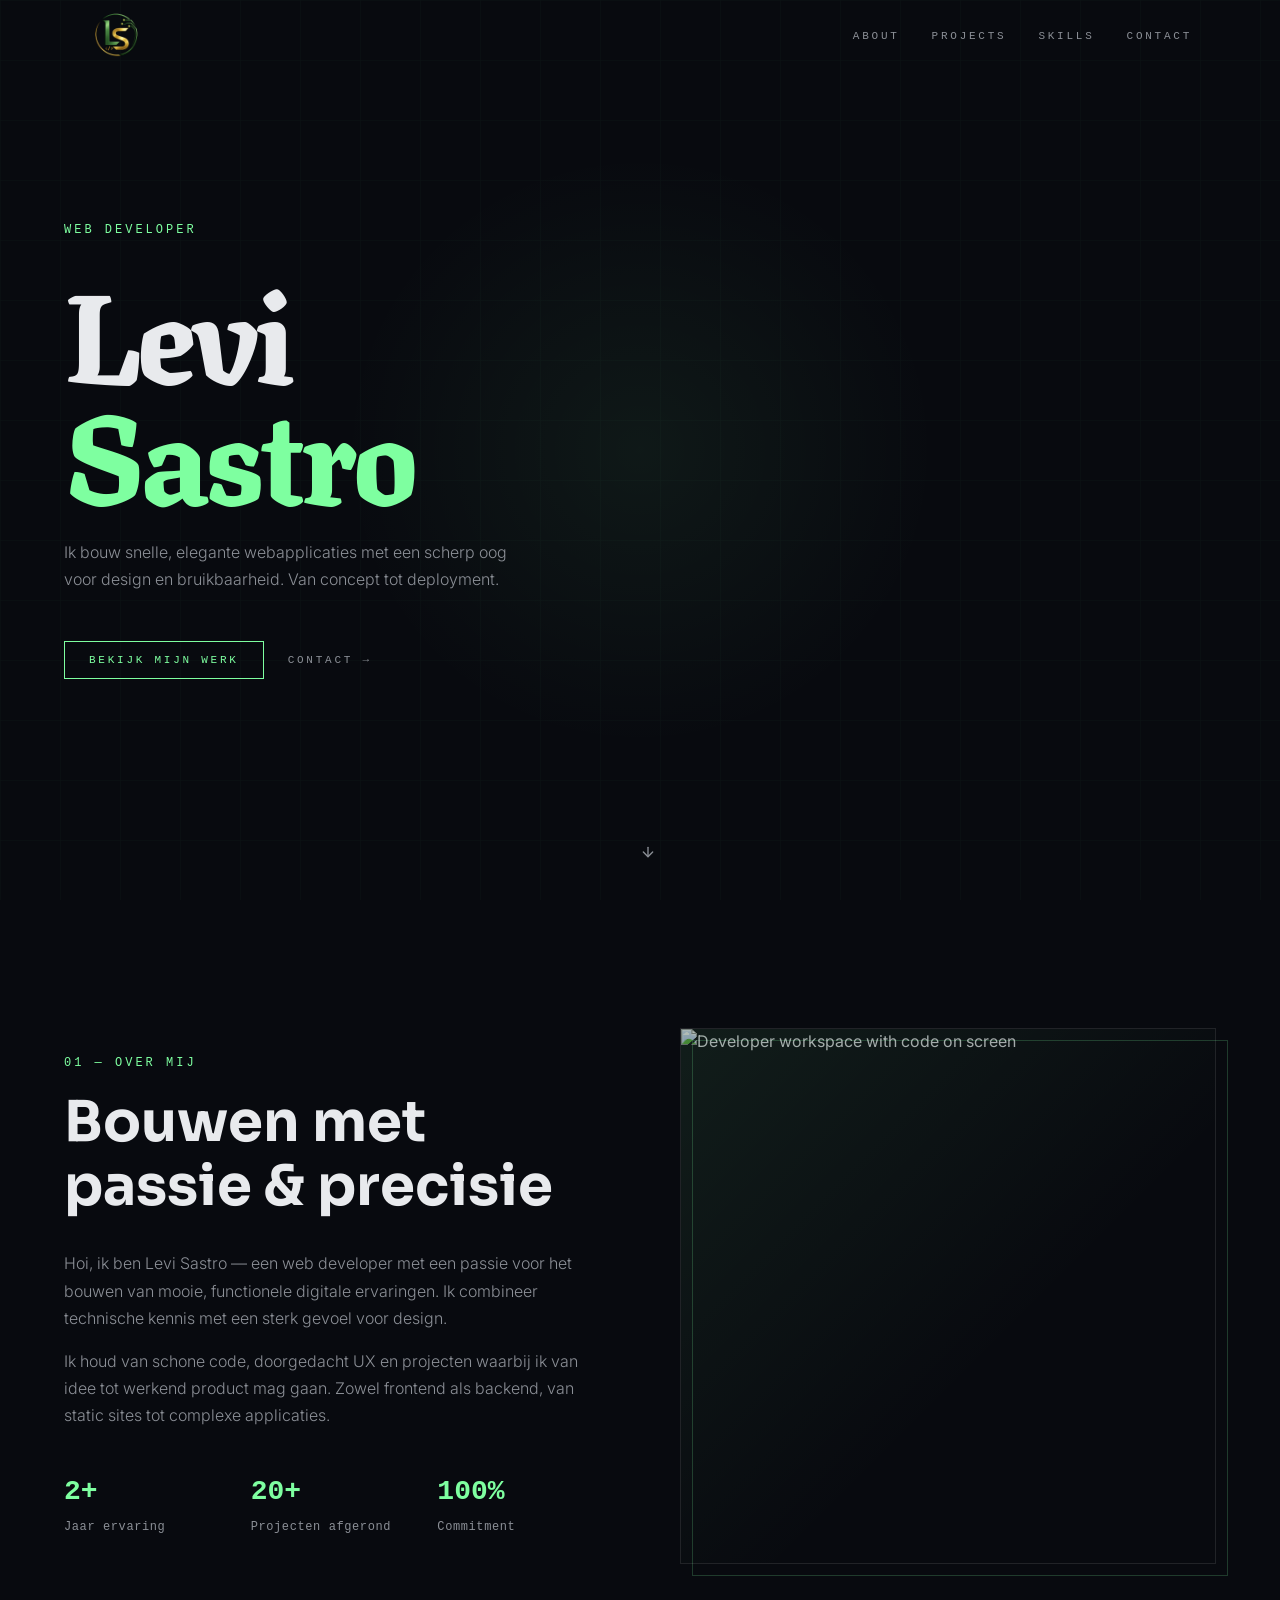
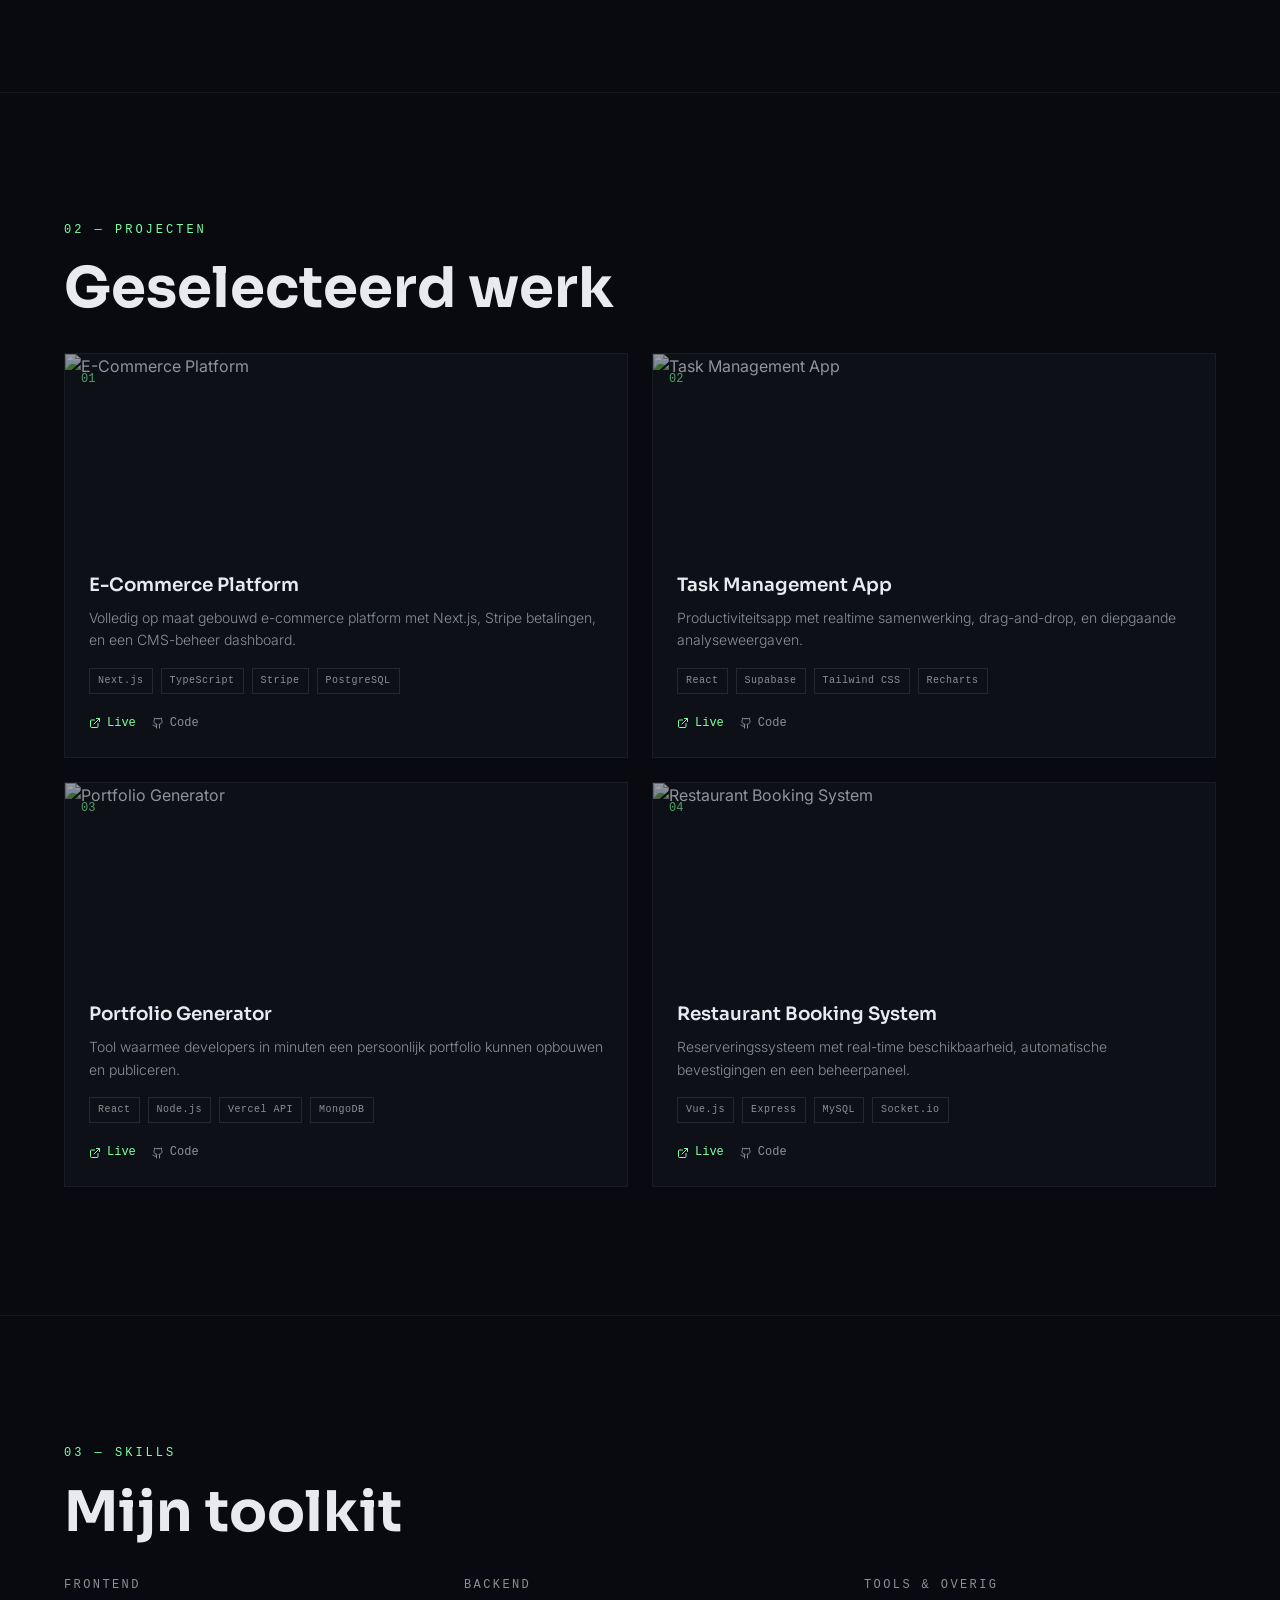
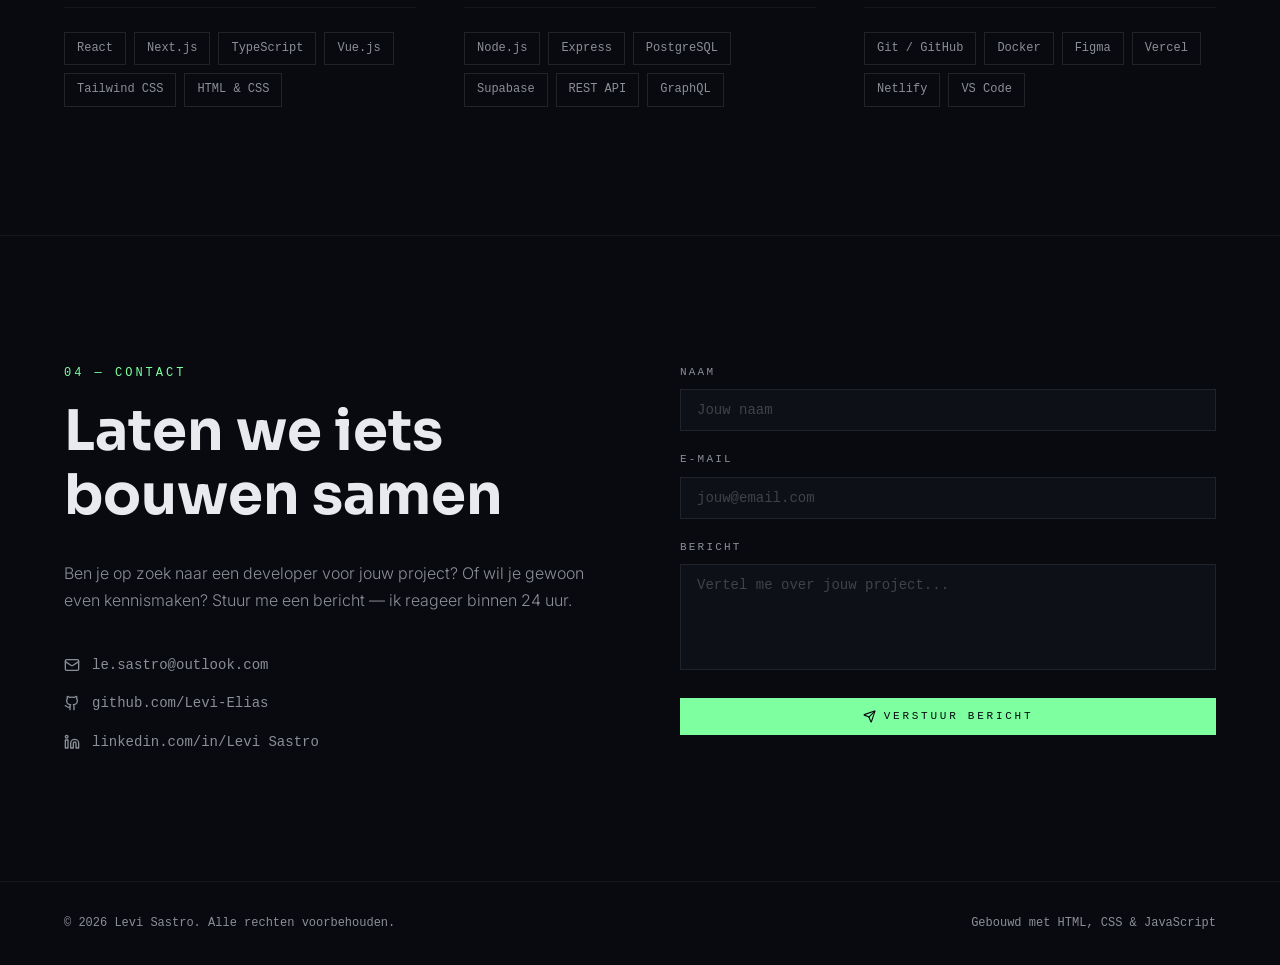
==== index.html @ d0c3446c "begin" ====
<!DOCTYPE html>
<html lang="nl">

<head>
  <meta charset="UTF-8" />
  <meta name="viewport" content="width=device-width, initial-scale=1.0" />
  <title>LS | Web Developer</title>
  <meta name="description"
    content="Showcase your skills and projects with a personalized web developer portfolio designed for professionals seeking to impress potential clients and employers." />
  <link rel="preconnect" href="https://fonts.googleapis.com" />
  <link rel="preconnect" href="https://fonts.gstatic.com" crossorigin />
  <link
    href="https://fonts.googleapis.com/css2?family=Inter:wght@300;400;500;600;700&family=Sora:wght@600;700&family=Texturina:wght@900&display=swap"
    rel="stylesheet" />
  <link rel="stylesheet" href="style.css" />
  <link rel="icon" href="assets/foto's/logo.png" type="image/png" />
</head>

<body>

  <!-- ===== HEADER / NAV ===== -->
  <header class="header" id="header">
    <div class="header-inner">
      <a class="logo" id="logo" href="#"><img src="assets/foto's/bglogo.png" alt="LS Logo" /></a>
      <nav class="nav-desktop" id="nav-desktop">
        <button onclick="smoothScroll('about')">ABOUT</button>
        <button onclick="smoothScroll('projects')">PROJECTS</button>
        <button onclick="smoothScroll('skills')">SKILLS</button>
        <button onclick="smoothScroll('contact')">CONTACT</button>
      </nav>
      <button class="menu-toggle" id="menu-toggle" aria-label="Toggle menu">
        <!-- Hamburger icon -->
        <svg class="icon-menu" id="icon-menu" xmlns="http://www.w3.org/2000/svg" width="20" height="20"
          viewBox="0 0 24 24" fill="none" stroke="currentColor" stroke-width="2" stroke-linecap="round"
          stroke-linejoin="round">
          <line x1="4" x2="20" y1="12" y2="12"></line>
          <line x1="4" x2="20" y1="6" y2="6"></line>
          <line x1="4" x2="20" y1="18" y2="18"></line>
        </svg>
        <!-- Close icon -->
        <svg class="icon-close hidden" id="icon-close" xmlns="http://www.w3.org/2000/svg" width="20" height="20"
          viewBox="0 0 24 24" fill="none" stroke="currentColor" stroke-width="2" stroke-linecap="round"
          stroke-linejoin="round">
          <path d="M18 6 6 18"></path>
          <path d="m6 6 12 12"></path>
        </svg>
      </button>
    </div>
    <!-- Mobile menu -->
    <div class="nav-mobile hidden" id="nav-mobile">
      <button onclick="smoothScroll('about')">ABOUT</button>
      <button onclick="smoothScroll('projects')">PROJECTS</button>
      <button onclick="smoothScroll('skills')">SKILLS</button>
      <button onclick="smoothScroll('contact')">CONTACT</button>
    </div>
  </header>

  <main>
    <!-- ===== HERO ===== -->
    <section class="hero">
      <!-- Grid background -->
      <div class="hero-grid"></div>
      <!-- Radial glow -->
      <div class="hero-glow"></div>

      <div class="hero-content">
        <p class="hero-label anim-fade-up">Web Developer</p>
        <h1 class="hero-title anim-fade-up anim-delay-1">Levi<br><span class="accent">Sastro</span></h1>
        <p class="hero-tagline anim-fade-up anim-delay-2">Ik bouw snelle, elegante webapplicaties met een scherp oog
          voor design en bruikbaarheid. Van concept tot deployment.</p>
        <div class="hero-cta anim-fade-up anim-delay-3">
          <button class="btn-outline" onclick="smoothScroll('projects')">Bekijk mijn werk</button>
          <button class="btn-text" onclick="smoothScroll('contact')">Contact →</button>
        </div>
      </div>

      <div class="hero-arrow anim-fade-up anim-delay-4">
        <div class="arrow-bounce">
          <svg xmlns="http://www.w3.org/2000/svg" width="16" height="16" viewBox="0 0 24 24" fill="none"
            stroke="currentColor" stroke-width="2" stroke-linecap="round" stroke-linejoin="round">
            <path d="M12 5v14"></path>
            <path d="m19 12-7 7-7-7"></path>
          </svg>
        </div>
      </div>
    </section>

    <!-- ===== ABOUT ===== -->
    <section class="section" id="about">
      <div class="container about-grid">
        <div class="about-text reveal">
          <p class="section-label">01 — Over mij</p>
          <h2 class="section-title">Bouwen met passie &amp; precisie</h2>
          <div class="about-body">
            <p>Hoi, ik ben Levi Sastro — een web developer met een passie voor het bouwen van mooie, functionele
              digitale ervaringen. Ik combineer technische kennis met een sterk gevoel voor design.</p>
            <p>Ik houd van schone code, doorgedacht UX en projecten waarbij ik van idee tot werkend product mag gaan.
              Zowel frontend als backend, van static sites tot complexe applicaties.</p>
          </div>
          <div class="about-stats">
            <div class="stat">
              <p class="stat-num">2+</p>
              <p class="stat-label">Jaar ervaring</p>
            </div>
            <div class="stat">
              <p class="stat-num">20+</p>
              <p class="stat-label">Projecten afgerond</p>
            </div>
            <div class="stat">
              <p class="stat-num">100%</p>
              <p class="stat-label">Commitment</p>
            </div>
          </div>
        </div>
        <div class="about-image reveal">
          <div class="image-wrapper">
            <img src="https://images.unsplash.com/photo-1518773553398-650c184e0bb3?w=600&h=600&fit=crop&auto=format"
              alt="Developer workspace with code on screen" />
            <div class="image-overlay"></div>
          </div>
          <div class="image-border"></div>
        </div>
      </div>
    </section>

    <!-- ===== PROJECTS ===== -->
    <section class="section section-border" id="projects">
      <div class="container">
        <div class="reveal">
          <p class="section-label">02 — Projecten</p>
          <h2 class="section-title">Geselecteerd werk</h2>
        </div>
        <div class="projects-grid">
          <!-- Project 1 -->
          <div class="project-card reveal">
            <div class="project-image">
              <img src="https://images.unsplash.com/photo-1556742049-0cfed4f6a45d?w=800&h=500&fit=crop&auto=format"
                alt="E-Commerce Platform" />
              <div class="project-image-overlay"></div>
              <span class="project-id">01</span>
            </div>
            <div class="project-body">
              <h3 class="project-title">E-Commerce Platform</h3>
              <p class="project-desc">Volledig op maat gebouwd e-commerce platform met Next.js, Stripe betalingen, en
                een CMS-beheer dashboard.</p>
              <div class="project-tags">
                <span>Next.js</span>
                <span>TypeScript</span>
                <span>Stripe</span>
                <span>PostgreSQL</span>
              </div>
              <div class="project-links">
                <a href="#" class="link-live">
                  <svg xmlns="http://www.w3.org/2000/svg" width="12" height="12" viewBox="0 0 24 24" fill="none"
                    stroke="currentColor" stroke-width="2" stroke-linecap="round" stroke-linejoin="round">
                    <path d="M15 3h6v6" />
                    <path d="M10 14 21 3" />
                    <path d="M18 13v6a2 2 0 0 1-2 2H5a2 2 0 0 1-2-2V8a2 2 0 0 1 2-2h6" />
                  </svg>
                  Live
                </a>
                <a href="#" class="link-code">
                  <svg xmlns="http://www.w3.org/2000/svg" width="12" height="12" viewBox="0 0 24 24" fill="none"
                    stroke="currentColor" stroke-width="2" stroke-linecap="round" stroke-linejoin="round">
                    <path
                      d="M15 22v-4a4.8 4.8 0 0 0-1-3.5c3 0 6-2 6-5.5.08-1.25-.27-2.48-1-3.5.28-1.15.28-2.35 0-3.5 0 0-1 0-3 1.5-2.64-.5-5.36-.5-8 0C6 2 5 2 5 2c-.3 1.15-.3 2.35 0 3.5A5.403 5.403 0 0 0 4 9c0 3.5 3 5.5 6 5.5-.39.49-.68 1.05-.85 1.65-.17.6-.22 1.23-.15 1.85v4" />
                    <path d="M9 18c-4.51 2-5-2-7-2" />
                  </svg>
                  Code
                </a>
              </div>
            </div>
          </div>
          <!-- Project 2 -->
          <div class="project-card reveal">
            <div class="project-image">
              <img src="https://images.unsplash.com/photo-1611224923853-80b023f02d71?w=800&h=500&fit=crop&auto=format"
                alt="Task Management App" />
              <div class="project-image-overlay"></div>
              <span class="project-id">02</span>
            </div>
            <div class="project-body">
              <h3 class="project-title">Task Management App</h3>
              <p class="project-desc">Productiviteitsapp met realtime samenwerking, drag-and-drop, en diepgaande
                analyseweergaven.</p>
              <div class="project-tags">
                <span>React</span>
                <span>Supabase</span>
                <span>Tailwind CSS</span>
                <span>Recharts</span>
              </div>
              <div class="project-links">
                <a href="#" class="link-live">
                  <svg xmlns="http://www.w3.org/2000/svg" width="12" height="12" viewBox="0 0 24 24" fill="none"
                    stroke="currentColor" stroke-width="2" stroke-linecap="round" stroke-linejoin="round">
                    <path d="M15 3h6v6" />
                    <path d="M10 14 21 3" />
                    <path d="M18 13v6a2 2 0 0 1-2 2H5a2 2 0 0 1-2-2V8a2 2 0 0 1 2-2h6" />
                  </svg>
                  Live
                </a>
                <a href="#" class="link-code">
                  <svg xmlns="http://www.w3.org/2000/svg" width="12" height="12" viewBox="0 0 24 24" fill="none"
                    stroke="currentColor" stroke-width="2" stroke-linecap="round" stroke-linejoin="round">
                    <path
                      d="M15 22v-4a4.8 4.8 0 0 0-1-3.5c3 0 6-2 6-5.5.08-1.25-.27-2.48-1-3.5.28-1.15.28-2.35 0-3.5 0 0-1 0-3 1.5-2.64-.5-5.36-.5-8 0C6 2 5 2 5 2c-.3 1.15-.3 2.35 0 3.5A5.403 5.403 0 0 0 4 9c0 3.5 3 5.5 6 5.5-.39.49-.68 1.05-.85 1.65-.17.6-.22 1.23-.15 1.85v4" />
                    <path d="M9 18c-4.51 2-5-2-7-2" />
                  </svg>
                  Code
                </a>
              </div>
            </div>
          </div>
          <!-- Project 3 -->
          <div class="project-card reveal">
            <div class="project-image">
              <img src="https://images.unsplash.com/photo-1467232004584-a241de8bcf5d?w=800&h=500&fit=crop&auto=format"
                alt="Portfolio Generator" />
              <div class="project-image-overlay"></div>
              <span class="project-id">03</span>
            </div>
            <div class="project-body">
              <h3 class="project-title">Portfolio Generator</h3>
              <p class="project-desc">Tool waarmee developers in minuten een persoonlijk portfolio kunnen opbouwen en
                publiceren.</p>
              <div class="project-tags">
                <span>React</span>
                <span>Node.js</span>
                <span>Vercel API</span>
                <span>MongoDB</span>
              </div>
              <div class="project-links">
                <a href="#" class="link-live">
                  <svg xmlns="http://www.w3.org/2000/svg" width="12" height="12" viewBox="0 0 24 24" fill="none"
                    stroke="currentColor" stroke-width="2" stroke-linecap="round" stroke-linejoin="round">
                    <path d="M15 3h6v6" />
                    <path d="M10 14 21 3" />
                    <path d="M18 13v6a2 2 0 0 1-2 2H5a2 2 0 0 1-2-2V8a2 2 0 0 1 2-2h6" />
                  </svg>
                  Live
                </a>
                <a href="#" class="link-code">
                  <svg xmlns="http://www.w3.org/2000/svg" width="12" height="12" viewBox="0 0 24 24" fill="none"
                    stroke="currentColor" stroke-width="2" stroke-linecap="round" stroke-linejoin="round">
                    <path
                      d="M15 22v-4a4.8 4.8 0 0 0-1-3.5c3 0 6-2 6-5.5.08-1.25-.27-2.48-1-3.5.28-1.15.28-2.35 0-3.5 0 0-1 0-3 1.5-2.64-.5-5.36-.5-8 0C6 2 5 2 5 2c-.3 1.15-.3 2.35 0 3.5A5.403 5.403 0 0 0 4 9c0 3.5 3 5.5 6 5.5-.39.49-.68 1.05-.85 1.65-.17.6-.22 1.23-.15 1.85v4" />
                    <path d="M9 18c-4.51 2-5-2-7-2" />
                  </svg>
                  Code
                </a>
              </div>
            </div>
          </div>
          <!-- Project 4 -->
          <div class="project-card reveal">
            <div class="project-image">
              <img src="https://images.unsplash.com/photo-1414235077428-338989a2e8c0?w=800&h=500&fit=crop&auto=format"
                alt="Restaurant Booking System" />
              <div class="project-image-overlay"></div>
              <span class="project-id">04</span>
            </div>
            <div class="project-body">
              <h3 class="project-title">Restaurant Booking System</h3>
              <p class="project-desc">Reserveringssysteem met real-time beschikbaarheid, automatische bevestigingen en
                een beheerpaneel.</p>
              <div class="project-tags">
                <span>Vue.js</span>
                <span>Express</span>
                <span>MySQL</span>
                <span>Socket.io</span>
              </div>
              <div class="project-links">
                <a href="#" class="link-live">
                  <svg xmlns="http://www.w3.org/2000/svg" width="12" height="12" viewBox="0 0 24 24" fill="none"
                    stroke="currentColor" stroke-width="2" stroke-linecap="round" stroke-linejoin="round">
                    <path d="M15 3h6v6" />
                    <path d="M10 14 21 3" />
                    <path d="M18 13v6a2 2 0 0 1-2 2H5a2 2 0 0 1-2-2V8a2 2 0 0 1 2-2h6" />
                  </svg>
                  Live
                </a>
                <a href="#" class="link-code">
                  <svg xmlns="http://www.w3.org/2000/svg" width="12" height="12" viewBox="0 0 24 24" fill="none"
                    stroke="currentColor" stroke-width="2" stroke-linecap="round" stroke-linejoin="round">
                    <path
                      d="M15 22v-4a4.8 4.8 0 0 0-1-3.5c3 0 6-2 6-5.5.08-1.25-.27-2.48-1-3.5.28-1.15.28-2.35 0-3.5 0 0-1 0-3 1.5-2.64-.5-5.36-.5-8 0C6 2 5 2 5 2c-.3 1.15-.3 2.35 0 3.5A5.403 5.403 0 0 0 4 9c0 3.5 3 5.5 6 5.5-.39.49-.68 1.05-.85 1.65-.17.6-.22 1.23-.15 1.85v4" />
                    <path d="M9 18c-4.51 2-5-2-7-2" />
                  </svg>
                  Code
                </a>
              </div>
            </div>
          </div>
        </div>
      </div>
    </section>

    <!-- ===== SKILLS ===== -->
    <section class="section section-border" id="skills">
      <div class="container">
        <div class="reveal">
          <p class="section-label">03 — Skills</p>
          <h2 class="section-title">Mijn toolkit</h2>
        </div>
        <div class="skills-grid">
          <div class="skill-group reveal">
            <p class="skill-group-label">Frontend</p>
            <div class="skill-tags">
              <span>React</span>
              <span>Next.js</span>
              <span>TypeScript</span>
              <span>Vue.js</span>
              <span>Tailwind CSS</span>
              <span>HTML &amp; CSS</span>
            </div>
          </div>
          <div class="skill-group reveal">
            <p class="skill-group-label">Backend</p>
            <div class="skill-tags">
              <span>Node.js</span>
              <span>Express</span>
              <span>PostgreSQL</span>
              <span>Supabase</span>
              <span>REST API</span>
              <span>GraphQL</span>
            </div>
          </div>
          <div class="skill-group reveal">
            <p class="skill-group-label">Tools &amp; Overig</p>
            <div class="skill-tags">
              <span>Git / GitHub</span>
              <span>Docker</span>
              <span>Figma</span>
              <span>Vercel</span>
              <span>Netlify</span>
              <span>VS Code</span>
            </div>
          </div>
        </div>
      </div>
    </section>

    <!-- ===== CONTACT ===== -->
    <section class="section section-border" id="contact">
      <div class="container contact-grid">
        <div class="contact-info reveal">
          <p class="section-label">04 — Contact</p>
          <h2 class="section-title">Laten we iets bouwen samen</h2>
          <p class="contact-intro">Ben je op zoek naar een developer voor jouw project? Of wil je gewoon even
            kennismaken? Stuur me een bericht — ik reageer binnen 24 uur.</p>
          <div class="contact-links">
            <a href="mailto:le.sastro@outlook.com" class="contact-link">
              <svg xmlns="http://www.w3.org/2000/svg" width="16" height="16" viewBox="0 0 24 24" fill="none"
                stroke="currentColor" stroke-width="2" stroke-linecap="round" stroke-linejoin="round">
                <rect width="20" height="16" x="2" y="4" rx="2" />
                <path d="m22 7-8.97 5.7a1.94 1.94 0 0 1-2.06 0L2 7" />
              </svg>
              <span>le.sastro@outlook.com</span>
            </a>
            <a href="https://github.com" class="contact-link">
              <svg xmlns="http://www.w3.org/2000/svg" width="16" height="16" viewBox="0 0 24 24" fill="none"
                stroke="currentColor" stroke-width="2" stroke-linecap="round" stroke-linejoin="round">
                <path
                  d="M15 22v-4a4.8 4.8 0 0 0-1-3.5c3 0 6-2 6-5.5.08-1.25-.27-2.48-1-3.5.28-1.15.28-2.35 0-3.5 0 0-1 0-3 1.5-2.64-.5-5.36-.5-8 0C6 2 5 2 5 2c-.3 1.15-.3 2.35 0 3.5A5.403 5.403 0 0 0 4 9c0 3.5 3 5.5 6 5.5-.39.49-.68 1.05-.85 1.65-.17.6-.22 1.23-.15 1.85v4" />
                <path d="M9 18c-4.51 2-5-2-7-2" />
              </svg>
              <span>github.com/Levi-Elias</span>
            </a>
            <a href="https://linkedin.com" class="contact-link">
              <svg xmlns="http://www.w3.org/2000/svg" width="16" height="16" viewBox="0 0 24 24" fill="none"
                stroke="currentColor" stroke-width="2" stroke-linecap="round" stroke-linejoin="round">
                <path d="M16 8a6 6 0 0 1 6 6v7h-4v-7a2 2 0 0 0-2-2 2 2 0 0 0-2 2v7h-4v-7a6 6 0 0 1 6-6z" />
                <rect width="4" height="12" x="2" y="9" />
                <circle cx="4" cy="4" r="2" />
              </svg>
              <span>linkedin.com/in/Levi Sastro</span>
            </a>
          </div>
        </div>
        <div class="contact-form-wrapper reveal" id="contact-form-wrapper">
          <form class="contact-form" id="contact-form">
            <div class="form-group">
              <label for="name">NAAM</label>
              <input type="text" id="name" name="name" placeholder="Jouw naam" required />
            </div>
            <div class="form-group">
              <label for="email">E-MAIL</label>
              <input type="email" id="email" name="email" placeholder="jouw@email.com" required />
            </div>
            <div class="form-group">
              <label for="message">BERICHT</label>
              <textarea id="message" name="message" rows="5" placeholder="Vertel me over jouw project..."
                required></textarea>
            </div>
            <button type="submit" class="btn-submit">
              <svg xmlns="http://www.w3.org/2000/svg" width="13" height="13" viewBox="0 0 24 24" fill="none"
                stroke="currentColor" stroke-width="2" stroke-linecap="round" stroke-linejoin="round">
                <path
                  d="M14.536 21.686a.5.5 0 0 0 .937-.024l6.5-19a.496.496 0 0 0-.635-.635l-19 6.5a.5.5 0 0 0-.024.937l7.93 3.18a2 2 0 0 1 1.112 1.11z" />
                <path d="m21.854 2.147-10.94 10.939" />
              </svg>
              Verstuur bericht
            </button>
          </form>
          <!-- Success state -->
          <div class="form-success hidden" id="form-success">
            <div class="success-icon">
              <svg xmlns="http://www.w3.org/2000/svg" width="20" height="20" viewBox="0 0 24 24" fill="none"
                stroke="currentColor" stroke-width="2" stroke-linecap="round" stroke-linejoin="round">
                <path
                  d="M14.536 21.686a.5.5 0 0 0 .937-.024l6.5-19a.496.496 0 0 0-.635-.635l-19 6.5a.5.5 0 0 0-.024.937l7.93 3.18a2 2 0 0 1 1.112 1.11z" />
                <path d="m21.854 2.147-10.94 10.939" />
              </svg>
            </div>
            <h3>Bericht verzonden!</h3>
            <p>Ik neem zo snel mogelijk contact met je op.</p>
          </div>
        </div>
      </div>
    </section>
  </main>

  <!-- ===== FOOTER ===== -->
  <footer class="footer">
    <div class="container footer-inner">
      <span>© 2026 Levi Sastro. Alle rechten voorbehouden.</span>
      <span>Gebouwd met HTML, CSS & JavaScript</span>
    </div>
  </footer>

  <script src="script.js"></script>
</body>

</html>
---- style.css ----
/* ===== CSS CUSTOM PROPERTIES ===== */
:root {
  --bg: #080a0f;
  --bg-card: #0d1017;
  --foreground: #e8eaed;
  --muted: #8b8f96;
  --primary: #7effa0;
  --border: rgba(255, 255, 255, 0.05);
  --border-hover: rgba(126, 255, 160, 0.3);
  --font-body: 'Inter', sans-serif;
  --font-heading: 'Sora', sans-serif;
  --font-hero: 'Texturina', serif;
  --font-mono: 'SF Mono', 'Fira Code', 'Fira Mono', 'Roboto Mono', monospace;
}

/* ===== RESET ===== */
*, *::before, *::after {
  margin: 0;
  padding: 0;
  box-sizing: border-box;
}

html {
  scroll-behavior: smooth;
}

body {
  font-family: var(--font-body);
  background-color: var(--bg);
  color: var(--foreground);
  line-height: 1.6;
  -webkit-font-smoothing: antialiased;
  -moz-osx-font-smoothing: grayscale;
}

img {
  display: block;
  max-width: 100%;
}

a {
  text-decoration: none;
  color: inherit;
}

button {
  background: none;
  border: none;
  cursor: pointer;
  font-family: inherit;
  color: inherit;
}

/* ===== UTILITIES ===== */
.hidden { display: none !important; }

.container {
  max-width: 1152px;
  margin: 0 auto;
  width: 100%;
}

.accent { color: var(--primary); }

/* ===== HEADER ===== */
.header {
  position: fixed;
  top: 0;
  left: 0;
  right: 0;
  z-index: 50;
  transition: background-color 0.3s, backdrop-filter 0.3s, border-bottom-color 0.3s;
}

.header.scrolled {
  background-color: rgba(8, 10, 15, 0.9);
  backdrop-filter: blur(12px);
  -webkit-backdrop-filter: blur(12px);
  border-bottom: 1px solid var(--border);
}

.header-inner {
  max-width: 1152px;
  margin: 0 auto;
  padding: 1.25rem 1.5rem;
  display: flex;
  align-items: center;
  justify-content: space-between;
}

.logo {
  display: flex;
  align-items: center;
  cursor: pointer;
}

.logo img {
  height: 3.5rem;
  width: auto;
  margin: -0.75rem 0;
}

.nav-desktop {
  display: flex;
  align-items: center;
  gap: 2rem;
}

.nav-desktop button,
.nav-mobile button {
  font-family: var(--font-mono);
  font-size: 0.6875rem;
  letter-spacing: 0.25em;
  color: var(--muted);
  text-transform: uppercase;
  transition: color 0.2s;
}

.nav-desktop button:hover,
.nav-mobile button:hover {
  color: var(--foreground);
}

.menu-toggle {
  display: none;
  color: var(--muted);
}

.menu-toggle:hover { color: var(--foreground); }

.nav-mobile {
  background: var(--bg-card);
  border-top: 1px solid var(--border);
  padding: 1.5rem;
  display: flex;
  flex-direction: column;
  gap: 1.25rem;
}

.nav-mobile button { text-align: left; }

/* ===== HERO ===== */
.hero {
  position: relative;
  min-height: 100vh;
  display: flex;
  flex-direction: column;
  justify-content: center;
  padding: 0 1.5rem;
  overflow: hidden;
}

.hero-grid {
  position: absolute;
  inset: 0;
  opacity: 0.04;
  background-image:
    linear-gradient(rgba(126,255,160,0.5) 1px, transparent 1px),
    linear-gradient(90deg, rgba(126,255,160,0.5) 1px, transparent 1px);
  background-size: 60px 60px;
}

.hero-glow {
  position: absolute;
  top: 50%;
  left: 50%;
  transform: translate(-50%, -50%);
  width: 600px;
  height: 600px;
  border-radius: 50%;
  opacity: 0.06;
  background: radial-gradient(circle, #7effa0 0%, transparent 70%);
  pointer-events: none;
}

.hero-content {
  position: relative;
  max-width: 1152px;
  margin: 0 auto;
  width: 100%;
}

.hero-label {
  font-family: var(--font-mono);
  font-size: 0.75rem;
  letter-spacing: 0.25em;
  text-transform: uppercase;
  color: var(--primary);
  margin-bottom: 1.5rem;
}

.hero-title {
  font-family: var(--font-hero);
  font-weight: 900;
  font-size: clamp(3.5rem, 10vw, 8rem);
  line-height: 0.95;
  letter-spacing: -0.02em;
  color: var(--foreground);
  margin-bottom: 2rem;
}

.hero-tagline {
  max-width: 28rem;
  color: var(--muted);
  line-height: 1.7;
  font-weight: 300;
  margin-bottom: 3rem;
}

.hero-cta {
  display: flex;
  align-items: center;
  gap: 1.5rem;
}

.btn-outline {
  padding: 0.75rem 1.5rem;
  border: 1px solid var(--primary);
  color: var(--primary);
  font-family: var(--font-mono);
  font-size: 0.6875rem;
  letter-spacing: 0.25em;
  text-transform: uppercase;
  transition: background-color 0.2s, color 0.2s;
}

.btn-outline:hover {
  background-color: var(--primary);
  color: var(--bg);
}

.btn-text {
  font-family: var(--font-mono);
  font-size: 0.6875rem;
  letter-spacing: 0.25em;
  text-transform: uppercase;
  color: var(--muted);
  transition: color 0.2s;
}

.btn-text:hover { color: var(--foreground); }

.hero-arrow {
  position: absolute;
  bottom: 2rem;
  left: 50%;
  transform: translateX(-50%);
  display: flex;
  flex-direction: column;
  align-items: center;
  gap: 0.5rem;
  color: var(--muted);
}

.arrow-bounce {
  animation: arrowBounce 1.8s infinite;
}

@keyframes arrowBounce {
  0%, 100% { transform: translateY(0); }
  50% { transform: translateY(6px); }
}

/* ===== SECTIONS ===== */
.section {
  padding: 8rem 1.5rem;
}

.section-border {
  border-top: 1px solid var(--border);
}

.section-label {
  font-family: var(--font-mono);
  font-size: 0.75rem;
  letter-spacing: 0.25em;
  text-transform: uppercase;
  color: var(--primary);
  margin-bottom: 1rem;
}

.section-title {
  font-family: var(--font-heading);
  font-weight: 700;
  font-size: clamp(2rem, 5vw, 3.5rem);
  color: var(--foreground);
  line-height: 1.15;
  margin-bottom: 2rem;
}

/* ===== ABOUT ===== */
.about-grid {
  display: grid;
  grid-template-columns: 1fr 1fr;
  gap: 5rem;
  align-items: center;
}

.about-body {
  color: var(--muted);
  font-weight: 300;
  line-height: 1.7;
  display: flex;
  flex-direction: column;
  gap: 1rem;
}

.about-stats {
  display: grid;
  grid-template-columns: repeat(3, 1fr);
  gap: 1.5rem;
  margin-top: 2.5rem;
}

.stat-num {
  font-family: var(--font-mono);
  font-size: 1.75rem;
  font-weight: 600;
  color: var(--primary);
}

.stat-label {
  font-family: var(--font-mono);
  font-size: 0.75rem;
  color: var(--muted);
  margin-top: 0.25rem;
  letter-spacing: 0.05em;
}

.about-image {
  position: relative;
}

.image-wrapper {
  position: relative;
  aspect-ratio: 1;
  overflow: hidden;
  border: 1px solid rgba(255, 255, 255, 0.1);
}

.image-wrapper img {
  width: 100%;
  height: 100%;
  object-fit: cover;
  opacity: 0.7;
}

.image-overlay {
  position: absolute;
  inset: 0;
  background: linear-gradient(135deg, rgba(126,255,160,0.08) 0%, transparent 60%);
}

.image-border {
  position: absolute;
  bottom: -12px;
  right: -12px;
  width: 100%;
  height: 100%;
  border: 1px solid rgba(126, 255, 160, 0.2);
  z-index: -1;
}

/* ===== PROJECTS ===== */
.projects-grid {
  display: grid;
  grid-template-columns: 1fr 1fr;
  gap: 1.5rem;
  margin-top: 1rem;
}

.project-card {
  background: var(--bg-card);
  border: 1px solid var(--border);
  overflow: hidden;
  transition: border-color 0.3s;
}

.project-card:hover {
  border-color: var(--border-hover);
}

.project-image {
  position: relative;
  height: 12rem;
  overflow: hidden;
}

.project-image img {
  width: 100%;
  height: 100%;
  object-fit: cover;
  opacity: 0.6;
  transition: transform 0.5s, opacity 0.5s;
}

.project-card:hover .project-image img {
  transform: scale(1.05);
  opacity: 0.8;
}

.project-image-overlay {
  position: absolute;
  inset: 0;
  background: linear-gradient(to bottom, transparent 40%, #0d1017 100%);
}

.project-id {
  position: absolute;
  top: 1rem;
  left: 1rem;
  font-family: var(--font-mono);
  font-size: 0.75rem;
  color: rgba(126, 255, 160, 0.6);
}

.project-body {
  padding: 1.5rem;
}

.project-title {
  font-family: var(--font-heading);
  font-weight: 600;
  font-size: 1.15rem;
  color: var(--foreground);
  margin-bottom: 0.5rem;
}

.project-desc {
  color: var(--muted);
  font-size: 0.875rem;
  font-weight: 300;
  line-height: 1.6;
  margin-bottom: 1rem;
}

.project-tags {
  display: flex;
  flex-wrap: wrap;
  gap: 0.5rem;
  margin-bottom: 1.25rem;
}

.project-tags span {
  font-family: var(--font-mono);
  font-size: 0.625rem;
  padding: 0.25rem 0.5rem;
  border: 1px solid rgba(255, 255, 255, 0.1);
  color: var(--muted);
  letter-spacing: 0.05em;
}

.project-links {
  display: flex;
  align-items: center;
  gap: 1rem;
}

.link-live {
  display: flex;
  align-items: center;
  gap: 0.375rem;
  font-family: var(--font-mono);
  font-size: 0.75rem;
  color: var(--primary);
  transition: opacity 0.2s;
}

.link-live:hover { opacity: 0.7; }

.link-code {
  display: flex;
  align-items: center;
  gap: 0.375rem;
  font-family: var(--font-mono);
  font-size: 0.75rem;
  color: var(--muted);
  transition: color 0.2s;
}

.link-code:hover { color: var(--foreground); }

/* ===== SKILLS ===== */
.skills-grid {
  display: grid;
  grid-template-columns: repeat(3, 1fr);
  gap: 3rem;
  margin-top: 1rem;
}

.skill-group-label {
  font-family: var(--font-mono);
  font-size: 0.75rem;
  letter-spacing: 0.2em;
  text-transform: uppercase;
  color: var(--muted);
  margin-bottom: 1.5rem;
  padding-bottom: 0.75rem;
  border-bottom: 1px solid var(--border);
}

.skill-tags {
  display: flex;
  flex-wrap: wrap;
  gap: 0.5rem;
}

.skill-tags span {
  font-family: var(--font-mono);
  font-size: 0.75rem;
  padding: 0.375rem 0.75rem;
  border: 1px solid rgba(255, 255, 255, 0.1);
  color: var(--muted);
  transition: border-color 0.2s, color 0.2s;
  cursor: default;
}

.skill-tags span:hover {
  border-color: rgba(126, 255, 160, 0.4);
  color: var(--primary);
}

/* ===== CONTACT ===== */
.contact-grid {
  display: grid;
  grid-template-columns: 1fr 1fr;
  gap: 5rem;
}

.contact-intro {
  color: var(--muted);
  font-weight: 300;
  line-height: 1.7;
  margin-bottom: 2.5rem;
}

.contact-links {
  display: flex;
  flex-direction: column;
  gap: 1rem;
}

.contact-link {
  display: flex;
  align-items: center;
  gap: 0.75rem;
  color: var(--muted);
  transition: color 0.2s;
}

.contact-link:hover { color: var(--primary); }

.contact-link span {
  font-family: var(--font-mono);
  font-size: 0.875rem;
}

/* Form */
.contact-form {
  display: flex;
  flex-direction: column;
  gap: 1.25rem;
}

.form-group label {
  display: block;
  font-family: var(--font-mono);
  font-size: 0.6875rem;
  color: var(--muted);
  margin-bottom: 0.5rem;
  letter-spacing: 0.2em;
}

.form-group input,
.form-group textarea {
  width: 100%;
  background: var(--bg-card);
  border: 1px solid rgba(255, 255, 255, 0.08);
  padding: 0.75rem 1rem;
  color: var(--foreground);
  font-family: var(--font-mono);
  font-size: 0.875rem;
  transition: border-color 0.2s;
  outline: none;
}

.form-group input::placeholder,
.form-group textarea::placeholder {
  color: rgba(139, 143, 150, 0.4);
}

.form-group input:focus,
.form-group textarea:focus {
  border-color: rgba(126, 255, 160, 0.5);
}

.form-group textarea {
  resize: none;
}

.btn-submit {
  width: 100%;
  display: flex;
  align-items: center;
  justify-content: center;
  gap: 0.5rem;
  padding: 0.75rem;
  background: var(--primary);
  color: var(--bg);
  font-family: var(--font-mono);
  font-size: 0.6875rem;
  letter-spacing: 0.25em;
  text-transform: uppercase;
  transition: opacity 0.2s;
  border: none;
  cursor: pointer;
}

.btn-submit:hover { opacity: 0.9; }

/* Success state */
.form-success {
  height: 100%;
  display: flex;
  flex-direction: column;
  align-items: center;
  justify-content: center;
  text-align: center;
  padding: 4rem 0;
}

.success-icon {
  width: 4rem;
  height: 4rem;
  border-radius: 50%;
  border: 1px solid var(--primary);
  display: flex;
  align-items: center;
  justify-content: center;
  margin-bottom: 1.5rem;
  color: var(--primary);
}

.form-success h3 {
  font-family: var(--font-heading);
  font-weight: 600;
  color: var(--foreground);
  margin-bottom: 0.5rem;
}

.form-success p {
  font-family: var(--font-mono);
  font-size: 0.875rem;
  color: var(--muted);
}

/* ===== FOOTER ===== */
.footer {
  border-top: 1px solid var(--border);
  padding: 2rem 1.5rem;
}

.footer-inner {
  display: flex;
  justify-content: space-between;
  align-items: center;
  gap: 0.75rem;
}

.footer-inner span {
  font-family: var(--font-mono);
  font-size: 0.75rem;
  color: var(--muted);
}

/* ===== ANIMATIONS ===== */
.anim-fade-up {
  opacity: 0;
  transform: translateY(20px);
  animation: fadeUp 0.7s ease forwards;
}

.anim-delay-1 { animation-delay: 0.1s; }
.anim-delay-2 { animation-delay: 0.25s; }
.anim-delay-3 { animation-delay: 0.4s; }
.anim-delay-4 { animation-delay: 1.2s; }

@keyframes fadeUp {
  to {
    opacity: 1;
    transform: translateY(0);
  }
}

/* Scroll reveal */
.reveal {
  opacity: 0;
  transform: translateY(30px);
  transition: opacity 0.7s ease, transform 0.7s ease;
}

.reveal.visible {
  opacity: 1;
  transform: translateY(0);
}

/* ===== RESPONSIVE ===== */
@media (max-width: 768px) {
  .nav-desktop { display: none; }
  .menu-toggle { display: block; }

  .about-grid {
    grid-template-columns: 1fr;
    gap: 3rem;
  }

  .about-image { order: -1; }

  .projects-grid {
    grid-template-columns: 1fr;
  }

  .skills-grid {
    grid-template-columns: 1fr;
    gap: 2rem;
  }

  .contact-grid {
    grid-template-columns: 1fr;
    gap: 3rem;
  }

  .footer-inner {
    flex-direction: column;
    text-align: center;
  }

  .hero-title {
    font-size: clamp(2.5rem, 10vw, 5rem);
  }
}
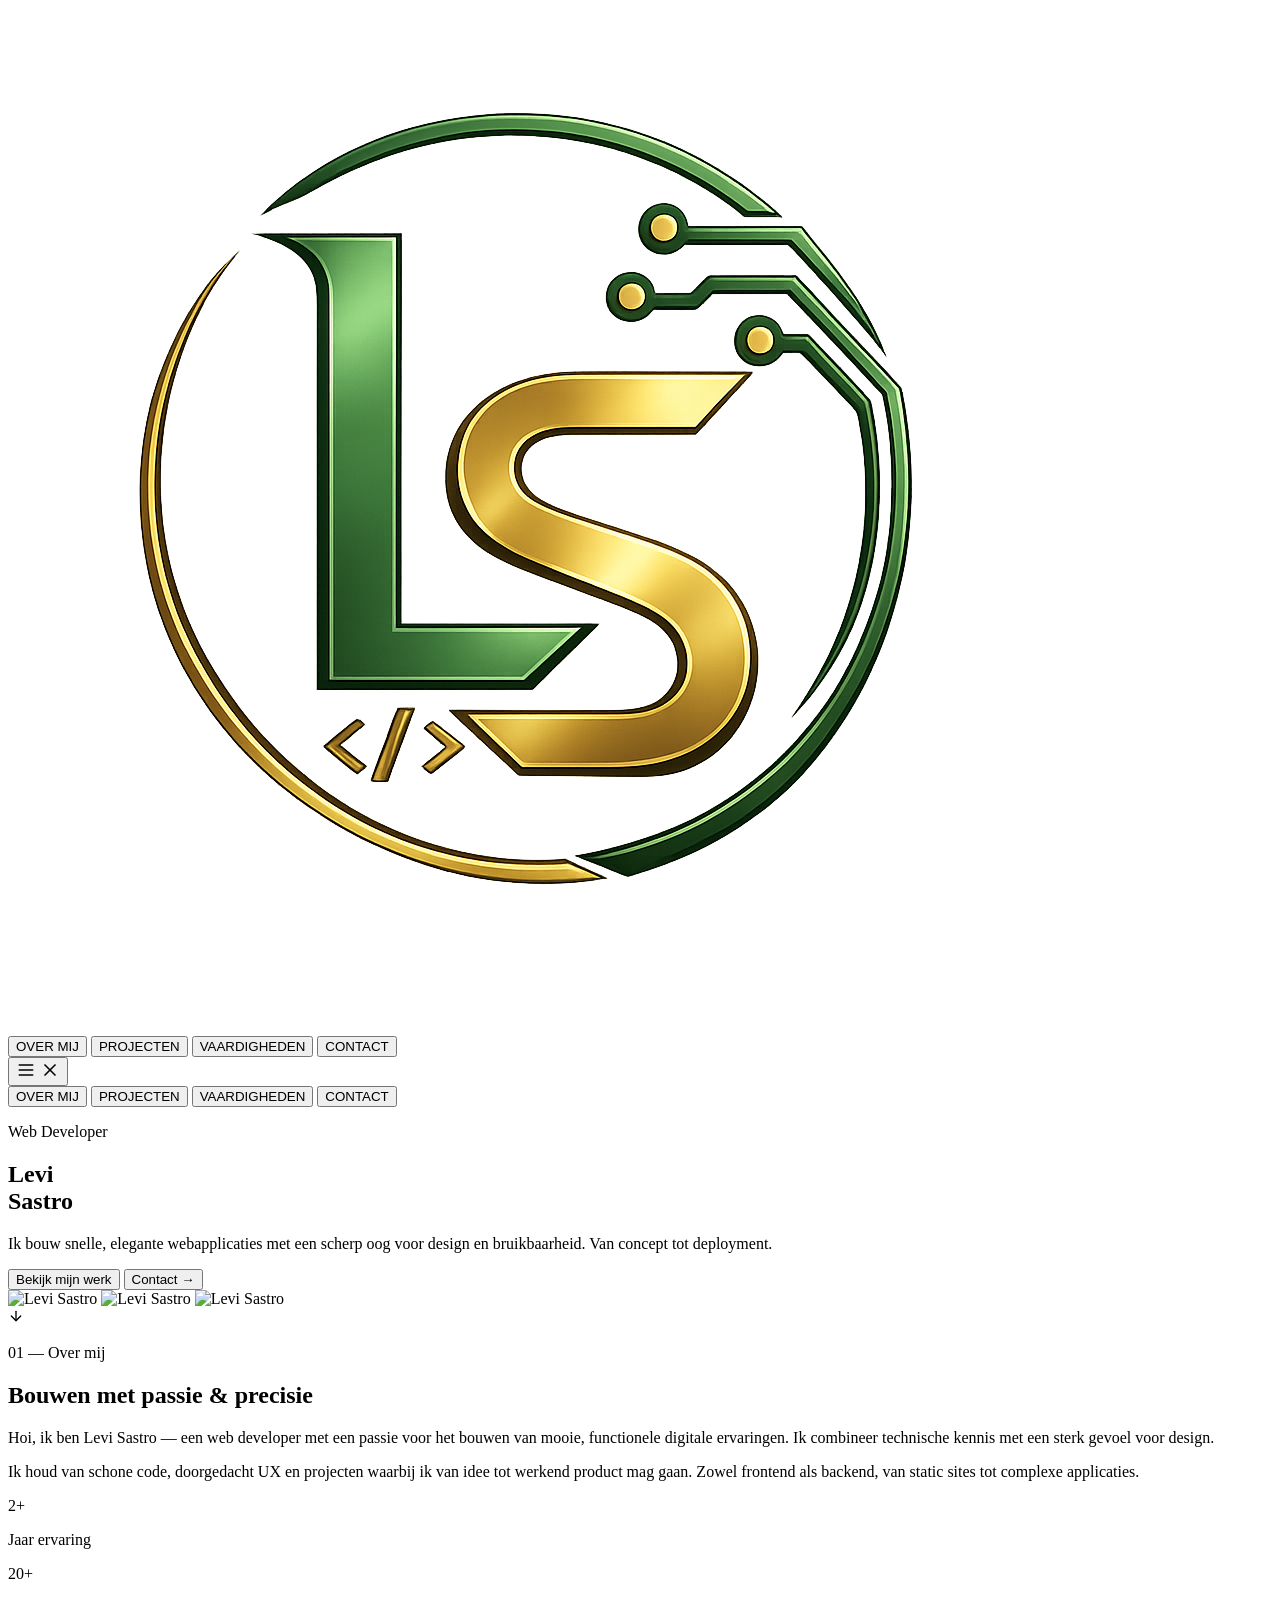
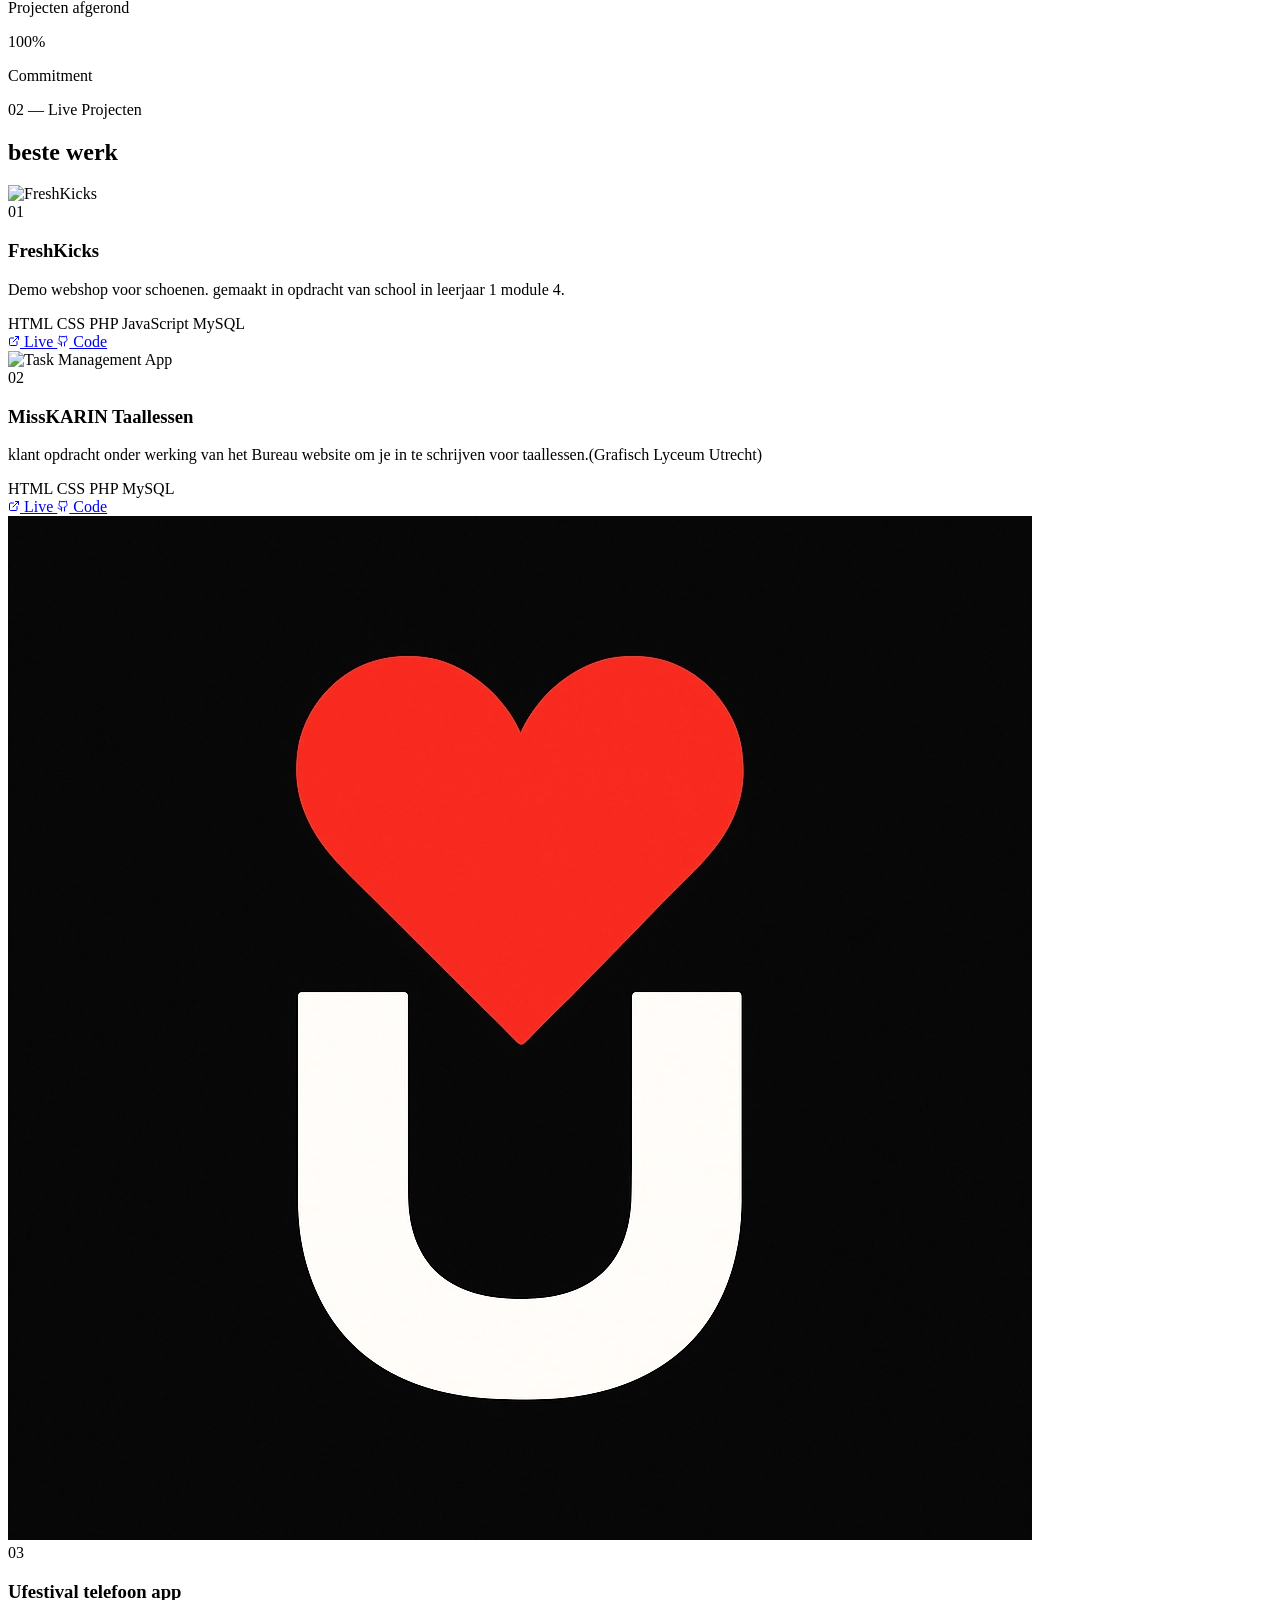
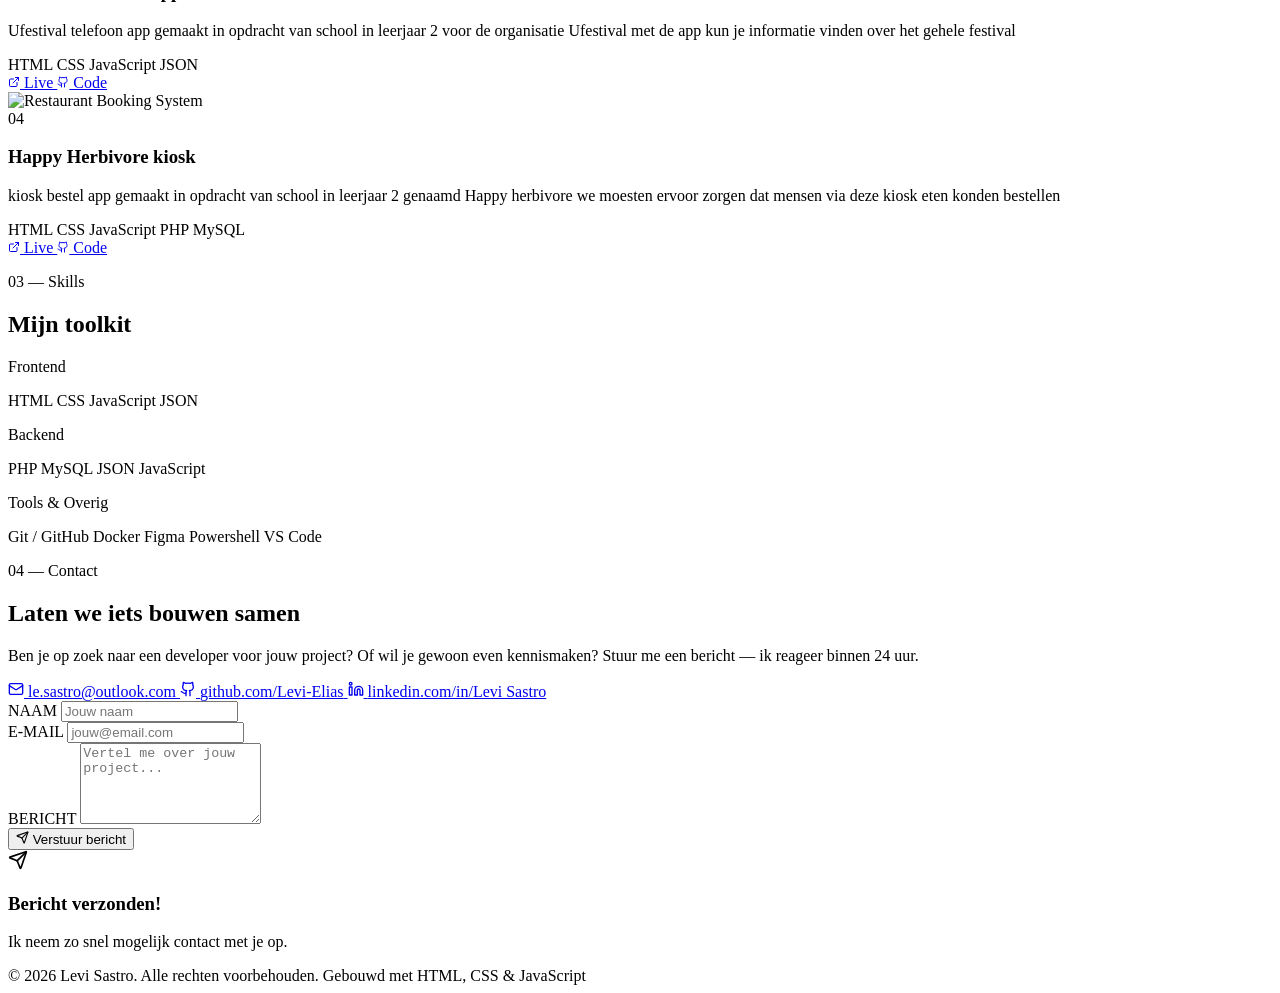
==== commit d3fcdc9f: "live" ====
--- a/index.html
+++ b/index.html
@@ -12,7 +12,7 @@
   <link
     href="https://fonts.googleapis.com/css2?family=Inter:wght@300;400;500;600;700&family=Sora:wght@600;700&family=Texturina:wght@900&display=swap"
     rel="stylesheet" />
-  <link rel="stylesheet" href="style.css" />
+  <link rel="stylesheet" href="assets/css/style.css" />
   <link rel="icon" href="assets/foto's/logo.png" type="image/png" />
 </head>
 
@@ -23,9 +23,9 @@
     <div class="header-inner">
       <a class="logo" id="logo" href="#"><img src="assets/foto's/bglogo.png" alt="LS Logo" /></a>
       <nav class="nav-desktop" id="nav-desktop">
-        <button onclick="smoothScroll('about')">ABOUT</button>
-        <button onclick="smoothScroll('projects')">PROJECTS</button>
-        <button onclick="smoothScroll('skills')">SKILLS</button>
+        <button onclick="smoothScroll('about')">OVER MIJ</button>
+        <button onclick="smoothScroll('projects')">PROJECTEN</button>
+        <button onclick="smoothScroll('skills')">VAARDIGHEDEN</button>
         <button onclick="smoothScroll('contact')">CONTACT</button>
       </nav>
       <button class="menu-toggle" id="menu-toggle" aria-label="Toggle menu">
@@ -48,9 +48,9 @@
     </div>
     <!-- Mobile menu -->
     <div class="nav-mobile hidden" id="nav-mobile">
-      <button onclick="smoothScroll('about')">ABOUT</button>
-      <button onclick="smoothScroll('projects')">PROJECTS</button>
-      <button onclick="smoothScroll('skills')">SKILLS</button>
+      <button onclick="smoothScroll('about')">OVER MIJ</button>
+      <button onclick="smoothScroll('projects')">PROJECTEN</button>
+      <button onclick="smoothScroll('skills')">VAARDIGHEDEN</button>
       <button onclick="smoothScroll('contact')">CONTACT</button>
     </div>
   </header>
@@ -63,14 +63,24 @@
       <!-- Radial glow -->
       <div class="hero-glow"></div>
 
-      <div class="hero-content">
-        <p class="hero-label anim-fade-up">Web Developer</p>
-        <h1 class="hero-title anim-fade-up anim-delay-1">Levi<br><span class="accent">Sastro</span></h1>
-        <p class="hero-tagline anim-fade-up anim-delay-2">Ik bouw snelle, elegante webapplicaties met een scherp oog
-          voor design en bruikbaarheid. Van concept tot deployment.</p>
-        <div class="hero-cta anim-fade-up anim-delay-3">
-          <button class="btn-outline" onclick="smoothScroll('projects')">Bekijk mijn werk</button>
-          <button class="btn-text" onclick="smoothScroll('contact')">Contact →</button>
+      <div class="hero-content hero-split">
+        <div class="hero-text">
+          <p class="hero-label anim-fade-up">Web Developer</p>
+          <h1 class="hero-title anim-fade-up anim-delay-1">Levi<br><span class="accent">Sastro</span></h1>
+          <p class="hero-tagline anim-fade-up anim-delay-2">Ik bouw snelle, elegante webapplicaties met een scherp oog
+            voor design en bruikbaarheid. Van concept tot deployment.</p>
+          <div class="hero-cta anim-fade-up anim-delay-3">
+            <button class="btn-outline" onclick="smoothScroll('projects')">Bekijk mijn werk</button>
+            <button class="btn-text" onclick="smoothScroll('contact')">Contact →</button>
+          </div>
+        </div>
+        <div class="hero-image anim-fade-up anim-delay-2">
+          <div class="hero-collage">
+            <img src="assets/foto's/Ontwerp_zonder_titel-removebg-preview.png" class="hc-sub1" alt="Levi Sastro" />
+            <img src="assets/foto's/fotoL-removebg-preview.png" class="hc-main" alt="Levi Sastro" />
+            <img src="assets/foto's/Ontwerp_zonder_titel__1_-removebg-preview.png" class="hc-sub2" alt="Levi Sastro" />
+          </div>
+          <div class="hero-image-fade"></div>
         </div>
       </div>
 
@@ -112,14 +122,6 @@
             </div>
           </div>
         </div>
-        <div class="about-image reveal">
-          <div class="image-wrapper">
-            <img src="https://images.unsplash.com/photo-1518773553398-650c184e0bb3?w=600&h=600&fit=crop&auto=format"
-              alt="Developer workspace with code on screen" />
-            <div class="image-overlay"></div>
-          </div>
-          <div class="image-border"></div>
-        </div>
       </div>
     </section>
 
@@ -127,30 +129,31 @@
     <section class="section section-border" id="projects">
       <div class="container">
         <div class="reveal">
-          <p class="section-label">02 — Projecten</p>
-          <h2 class="section-title">Geselecteerd werk</h2>
+          <p class="section-label">02 — Live Projecten</p>
+          <h2 class="section-title">beste werk</h2>
         </div>
         <div class="projects-grid">
           <!-- Project 1 -->
           <div class="project-card reveal">
             <div class="project-image">
-              <img src="https://images.unsplash.com/photo-1556742049-0cfed4f6a45d?w=800&h=500&fit=crop&auto=format"
-                alt="E-Commerce Platform" />
+              <img src="assets/foto's/FK.png" alt="FreshKicks" />
               <div class="project-image-overlay"></div>
               <span class="project-id">01</span>
             </div>
             <div class="project-body">
-              <h3 class="project-title">E-Commerce Platform</h3>
-              <p class="project-desc">Volledig op maat gebouwd e-commerce platform met Next.js, Stripe betalingen, en
-                een CMS-beheer dashboard.</p>
+              <h3 class="project-title">FreshKicks</h3>
+              <p class="project-desc">Demo webshop voor schoenen. gemaakt in opdracht van school in leerjaar 1 module 4.
+              </p>
               <div class="project-tags">
-                <span>Next.js</span>
-                <span>TypeScript</span>
-                <span>Stripe</span>
-                <span>PostgreSQL</span>
+                <span>HTML</span>
+                <span>CSS</span>
+                <span>PHP</span>
+                <span>JavaScript</span>
+                <span>MySQL</span>
               </div>
               <div class="project-links">
-                <a href="#" class="link-live">
+                <a href="https://u240669.gluwebsite.nl/Fresh-Kicks/" class="link-live" target="_blank"
+                  rel="noopener noreferrer">
                   <svg xmlns="http://www.w3.org/2000/svg" width="12" height="12" viewBox="0 0 24 24" fill="none"
                     stroke="currentColor" stroke-width="2" stroke-linecap="round" stroke-linejoin="round">
                     <path d="M15 3h6v6" />
@@ -159,7 +162,8 @@
                   </svg>
                   Live
                 </a>
-                <a href="#" class="link-code">
+                <a href="https://github.com/GLU-CSD/module-4-1-webshop-backend-crud-eindopdracht-Levi-Elias"
+                  class="link-code" target="_blank" rel="noopener noreferrer">
                   <svg xmlns="http://www.w3.org/2000/svg" width="12" height="12" viewBox="0 0 24 24" fill="none"
                     stroke="currentColor" stroke-width="2" stroke-linecap="round" stroke-linejoin="round">
                     <path
@@ -174,23 +178,23 @@
           <!-- Project 2 -->
           <div class="project-card reveal">
             <div class="project-image">
-              <img src="https://images.unsplash.com/photo-1611224923853-80b023f02d71?w=800&h=500&fit=crop&auto=format"
-                alt="Task Management App" />
+              <img src="assets/foto's/MK.png" alt="Task Management App" />
               <div class="project-image-overlay"></div>
               <span class="project-id">02</span>
             </div>
             <div class="project-body">
-              <h3 class="project-title">Task Management App</h3>
-              <p class="project-desc">Productiviteitsapp met realtime samenwerking, drag-and-drop, en diepgaande
-                analyseweergaven.</p>
+              <h3 class="project-title">MissKARIN Taallessen</h3>
+              <p class="project-desc">klant opdracht onder werking van het Bureau website om je in te schrijven voor
+                taallessen.(Grafisch Lyceum Utrecht)</p>
               <div class="project-tags">
-                <span>React</span>
-                <span>Supabase</span>
-                <span>Tailwind CSS</span>
-                <span>Recharts</span>
+                <span>HTML</span>
+                <span>CSS</span>
+                <span>PHP</span>
+                <span>MySQL</span>
               </div>
               <div class="project-links">
-                <a href="#" class="link-live">
+                <a href="https://u240669.gluwebsite.nl/misskarin/" class="link-live" target="_blank"
+                  rel="noopener noreferrer">
                   <svg xmlns="http://www.w3.org/2000/svg" width="12" height="12" viewBox="0 0 24 24" fill="none"
                     stroke="currentColor" stroke-width="2" stroke-linecap="round" stroke-linejoin="round">
                     <path d="M15 3h6v6" />
@@ -199,7 +203,8 @@
                   </svg>
                   Live
                 </a>
-                <a href="#" class="link-code">
+                <a href="https://github.com/basspies/missKARIN-Promo-video-website-" class="link-code" target="_blank"
+                  rel="noopener noreferrer">
                   <svg xmlns="http://www.w3.org/2000/svg" width="12" height="12" viewBox="0 0 24 24" fill="none"
                     stroke="currentColor" stroke-width="2" stroke-linecap="round" stroke-linejoin="round">
                     <path
@@ -214,23 +219,22 @@
           <!-- Project 3 -->
           <div class="project-card reveal">
             <div class="project-image">
-              <img src="https://images.unsplash.com/photo-1467232004584-a241de8bcf5d?w=800&h=500&fit=crop&auto=format"
-                alt="Portfolio Generator" />
+              <img src="assets/foto's/ufes.png" alt="Portfolio Generator" />
               <div class="project-image-overlay"></div>
               <span class="project-id">03</span>
             </div>
             <div class="project-body">
-              <h3 class="project-title">Portfolio Generator</h3>
-              <p class="project-desc">Tool waarmee developers in minuten een persoonlijk portfolio kunnen opbouwen en
-                publiceren.</p>
+              <h3 class="project-title">Ufestival telefoon app</h3>
+              <p class="project-desc">Ufestival telefoon app gemaakt in opdracht van school in leerjaar 2 voor de
+                organisatie Ufestival met de app kun je informatie vinden over het gehele festival</p>
               <div class="project-tags">
-                <span>React</span>
-                <span>Node.js</span>
-                <span>Vercel API</span>
-                <span>MongoDB</span>
+                <span>HTML</span>
+                <span>CSS</span>
+                <span>JavaScript</span>
+                <span>JSON</span>
               </div>
               <div class="project-links">
-                <a href="#" class="link-live">
+                <a href="https://ufestival-1.onrender.com" class="link-live" target="_blank" rel="noopener noreferrer">
                   <svg xmlns="http://www.w3.org/2000/svg" width="12" height="12" viewBox="0 0 24 24" fill="none"
                     stroke="currentColor" stroke-width="2" stroke-linecap="round" stroke-linejoin="round">
                     <path d="M15 3h6v6" />
@@ -239,7 +243,8 @@
                   </svg>
                   Live
                 </a>
-                <a href="#" class="link-code">
+                <a href="https://github.com/Levi-Elias/Ufestival" class="link-code" target="_blank"
+                  rel="noopener noreferrer">
                   <svg xmlns="http://www.w3.org/2000/svg" width="12" height="12" viewBox="0 0 24 24" fill="none"
                     stroke="currentColor" stroke-width="2" stroke-linecap="round" stroke-linejoin="round">
                     <path
@@ -254,23 +259,24 @@
           <!-- Project 4 -->
           <div class="project-card reveal">
             <div class="project-image">
-              <img src="https://images.unsplash.com/photo-1414235077428-338989a2e8c0?w=800&h=500&fit=crop&auto=format"
-                alt="Restaurant Booking System" />
+              <img src="assets/foto's/HH.png" alt="Restaurant Booking System" />
               <div class="project-image-overlay"></div>
               <span class="project-id">04</span>
             </div>
             <div class="project-body">
-              <h3 class="project-title">Restaurant Booking System</h3>
-              <p class="project-desc">Reserveringssysteem met real-time beschikbaarheid, automatische bevestigingen en
-                een beheerpaneel.</p>
+              <h3 class="project-title">Happy Herbivore kiosk</h3>
+              <p class="project-desc">kiosk bestel app gemaakt in opdracht van school in leerjaar 2 genaamd Happy
+                herbivore we moesten ervoor zorgen dat mensen via deze kiosk eten konden bestellen</p>
               <div class="project-tags">
-                <span>Vue.js</span>
-                <span>Express</span>
+                <span>HTML</span>
+                <span>CSS</span>
+                <span>JavaScript</span>
+                <span>PHP</span>
                 <span>MySQL</span>
-                <span>Socket.io</span>
               </div>
               <div class="project-links">
-                <a href="#" class="link-live">
+                <a href="https://u240669.gluwebsite.nl/Happy-Herbivore/" class="link-live" target="_blank"
+                  rel="noopener noreferrer">
                   <svg xmlns="http://www.w3.org/2000/svg" width="12" height="12" viewBox="0 0 24 24" fill="none"
                     stroke="currentColor" stroke-width="2" stroke-linecap="round" stroke-linejoin="round">
                     <path d="M15 3h6v6" />
@@ -279,7 +285,8 @@
                   </svg>
                   Live
                 </a>
-                <a href="#" class="link-code">
+                <a href="https://github.com/Levi-Elias/happy-herbivore" class="link-code" target="_blank"
+                  rel="noopener noreferrer">
                   <svg xmlns="http://www.w3.org/2000/svg" width="12" height="12" viewBox="0 0 24 24" fill="none"
                     stroke="currentColor" stroke-width="2" stroke-linecap="round" stroke-linejoin="round">
                     <path
@@ -306,23 +313,19 @@
           <div class="skill-group reveal">
             <p class="skill-group-label">Frontend</p>
             <div class="skill-tags">
-              <span>React</span>
-              <span>Next.js</span>
-              <span>TypeScript</span>
-              <span>Vue.js</span>
-              <span>Tailwind CSS</span>
-              <span>HTML &amp; CSS</span>
+              <span>HTML</span>
+              <span>CSS</span>
+              <span>JavaScript</span>
+              <span>JSON</span>
             </div>
           </div>
           <div class="skill-group reveal">
             <p class="skill-group-label">Backend</p>
             <div class="skill-tags">
-              <span>Node.js</span>
-              <span>Express</span>
-              <span>PostgreSQL</span>
-              <span>Supabase</span>
-              <span>REST API</span>
-              <span>GraphQL</span>
+              <span>PHP</span>
+              <span>MySQL</span>
+              <span>JSON</span>
+              <span>JavaScript</span>
             </div>
           </div>
           <div class="skill-group reveal">
@@ -331,8 +334,7 @@
               <span>Git / GitHub</span>
               <span>Docker</span>
               <span>Figma</span>
-              <span>Vercel</span>
-              <span>Netlify</span>
+              <span>Powershell</span>
               <span>VS Code</span>
             </div>
           </div>
@@ -357,7 +359,7 @@
               </svg>
               <span>le.sastro@outlook.com</span>
             </a>
-            <a href="https://github.com" class="contact-link">
+            <a href="https://github.com" class="contact-link" target="_blank" rel="noopener noreferrer">
               <svg xmlns="http://www.w3.org/2000/svg" width="16" height="16" viewBox="0 0 24 24" fill="none"
                 stroke="currentColor" stroke-width="2" stroke-linecap="round" stroke-linejoin="round">
                 <path
@@ -366,7 +368,7 @@
               </svg>
               <span>github.com/Levi-Elias</span>
             </a>
-            <a href="https://linkedin.com" class="contact-link">
+            <a href="https://linkedin.com" class="contact-link" target="_blank" rel="noopener noreferrer">
               <svg xmlns="http://www.w3.org/2000/svg" width="16" height="16" viewBox="0 0 24 24" fill="none"
                 stroke="currentColor" stroke-width="2" stroke-linecap="round" stroke-linejoin="round">
                 <path d="M16 8a6 6 0 0 1 6 6v7h-4v-7a2 2 0 0 0-2-2 2 2 0 0 0-2 2v7h-4v-7a6 6 0 0 1 6-6z" />
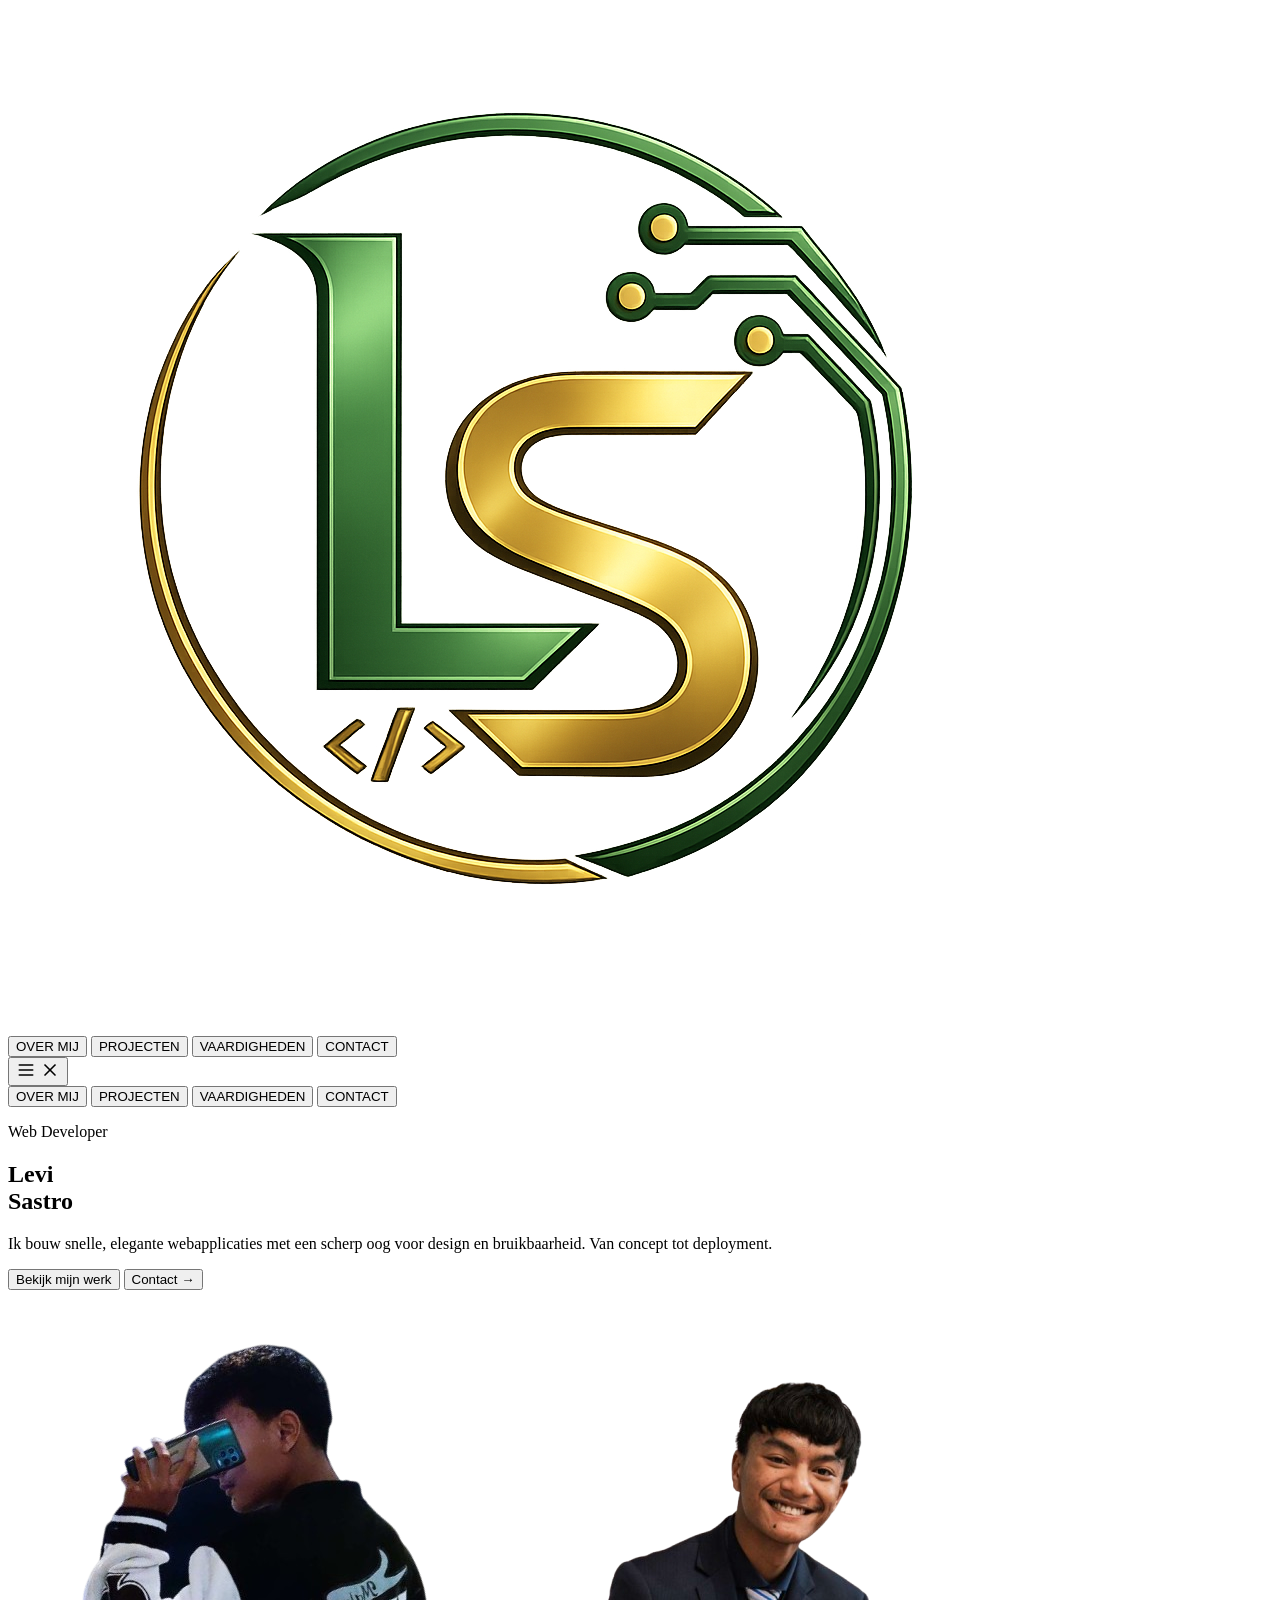
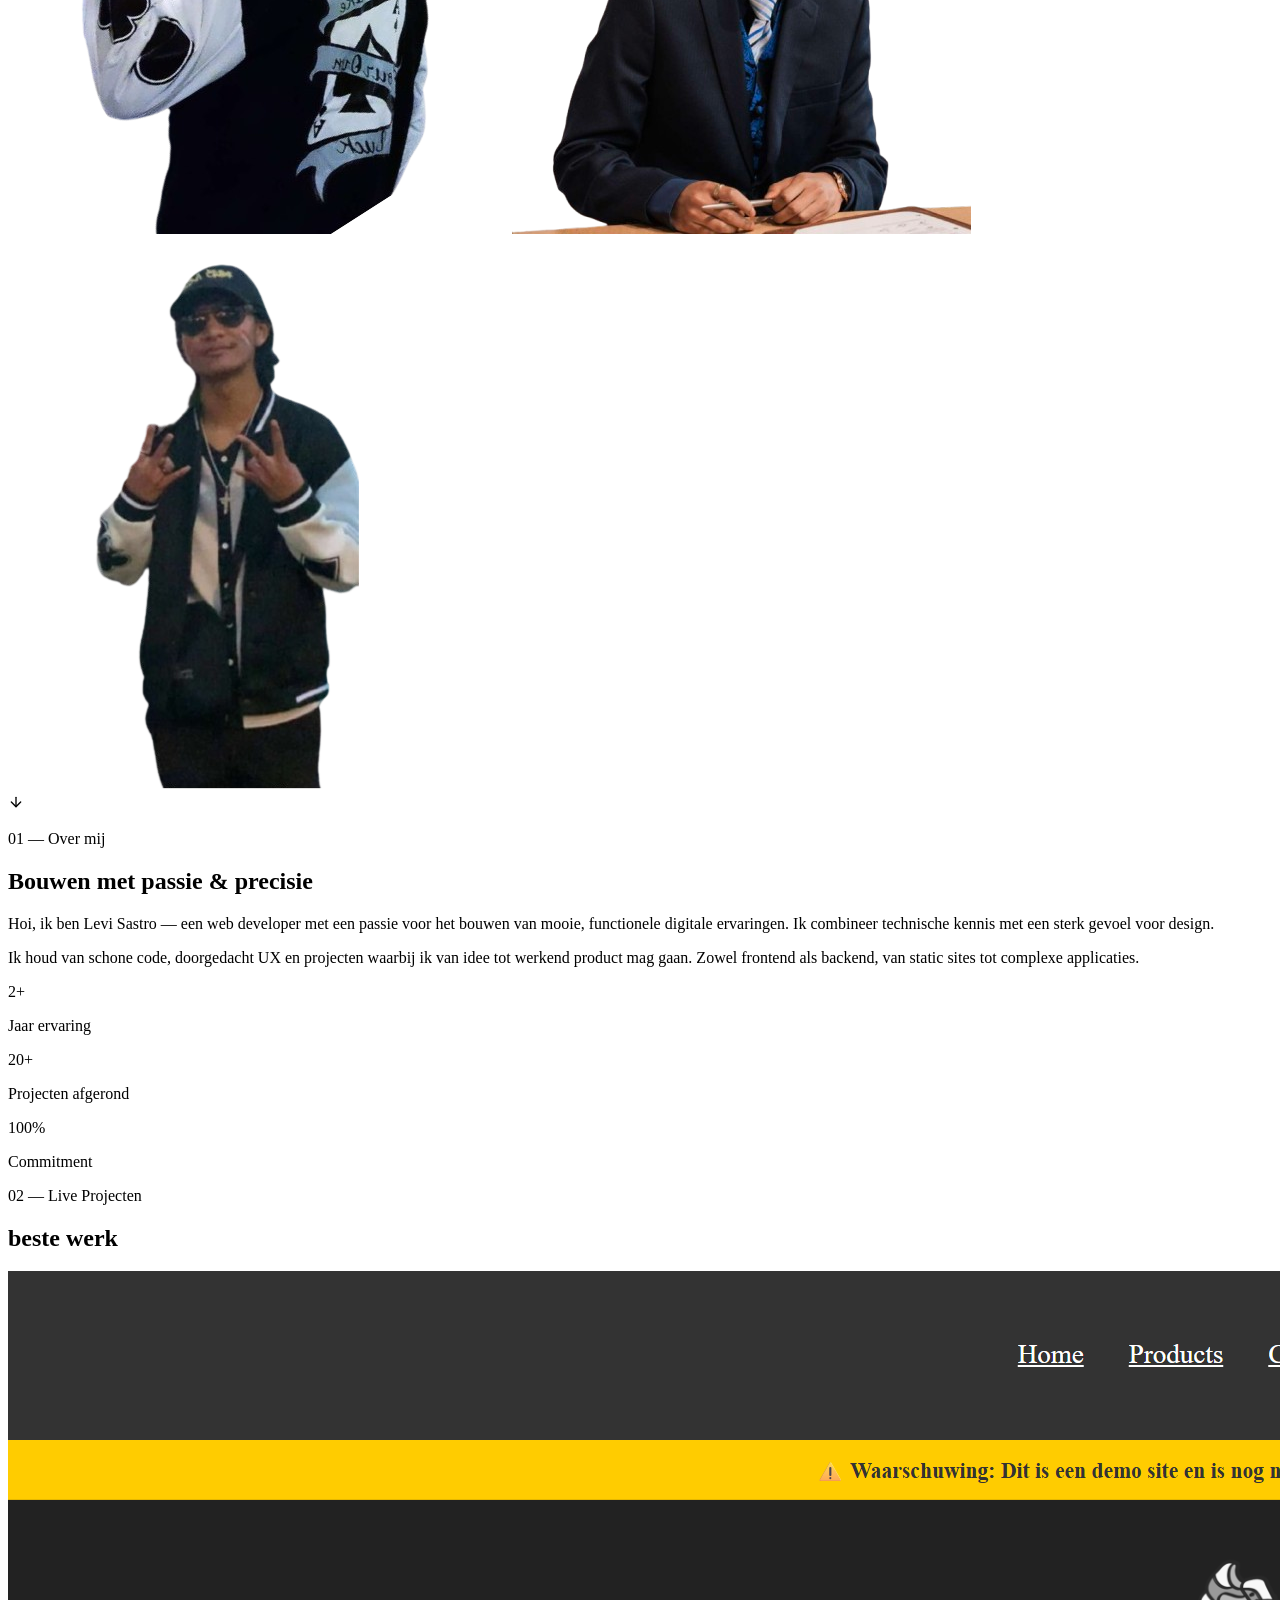
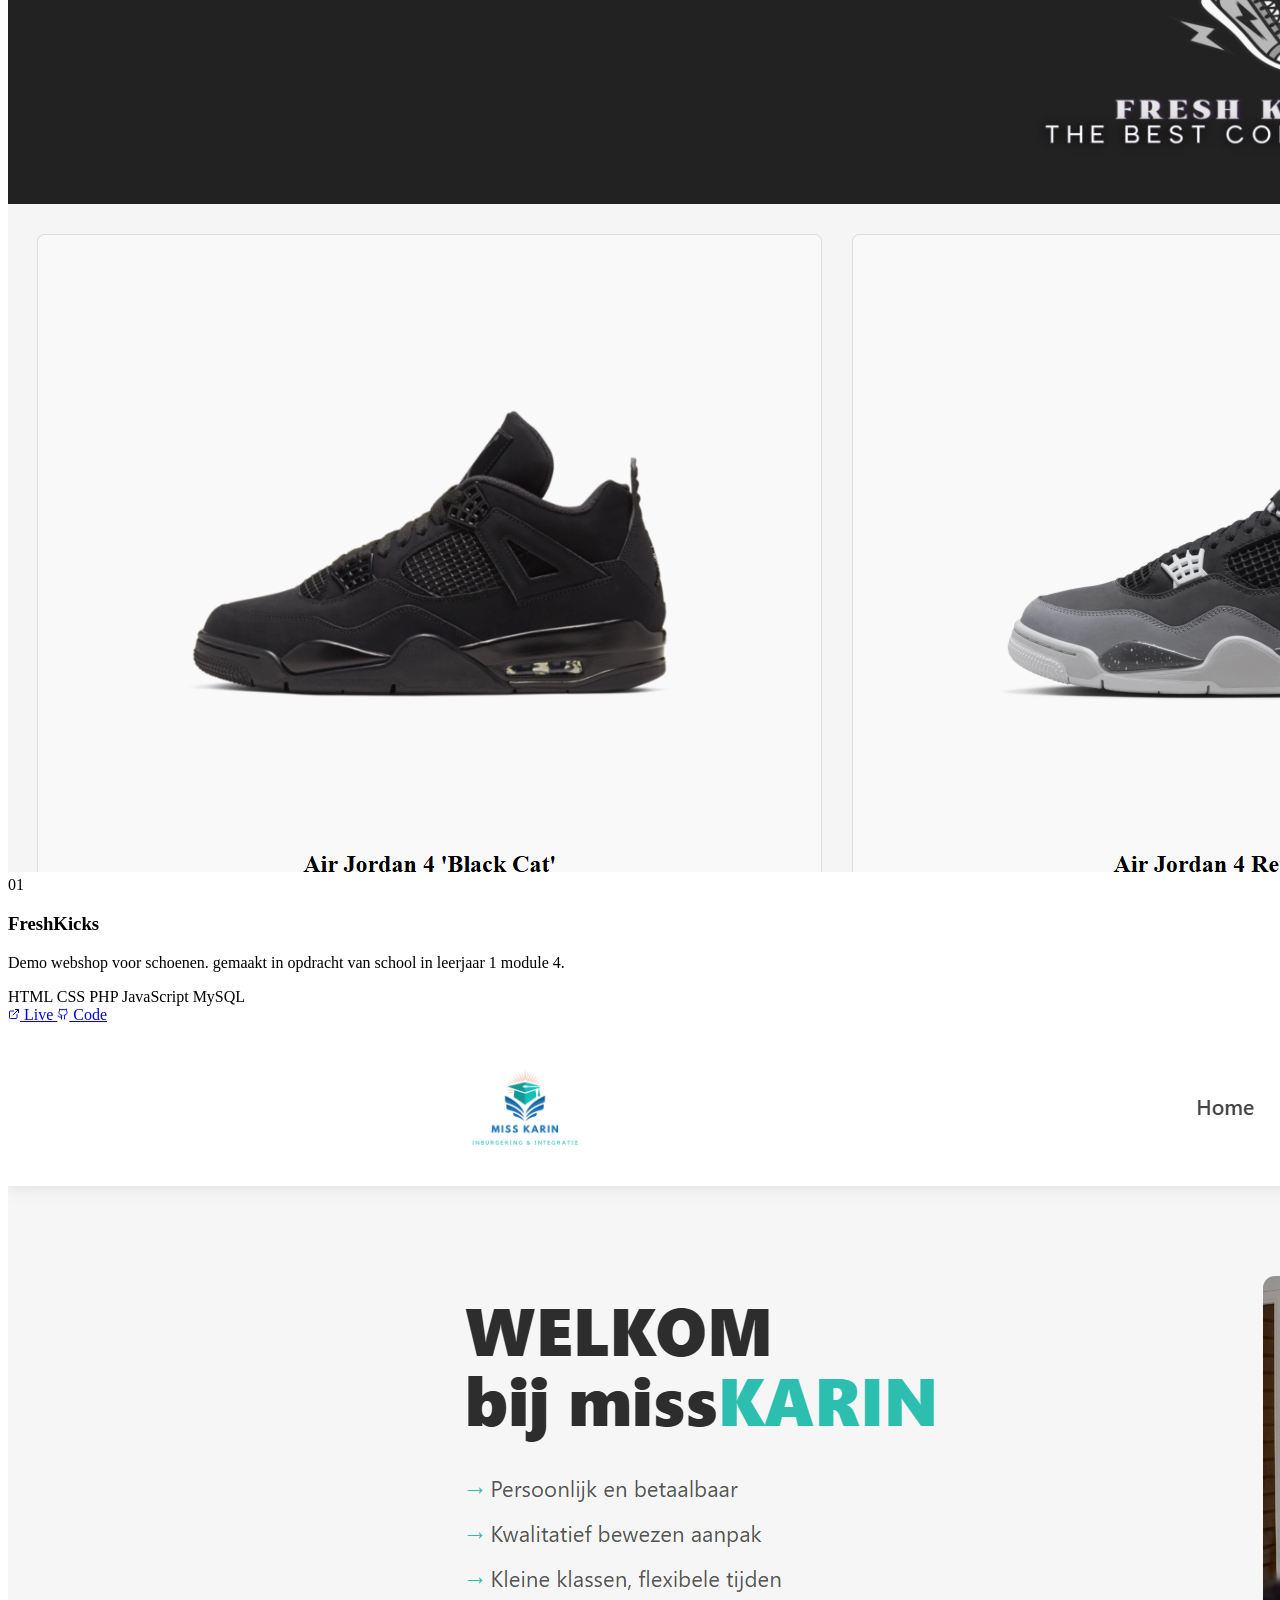
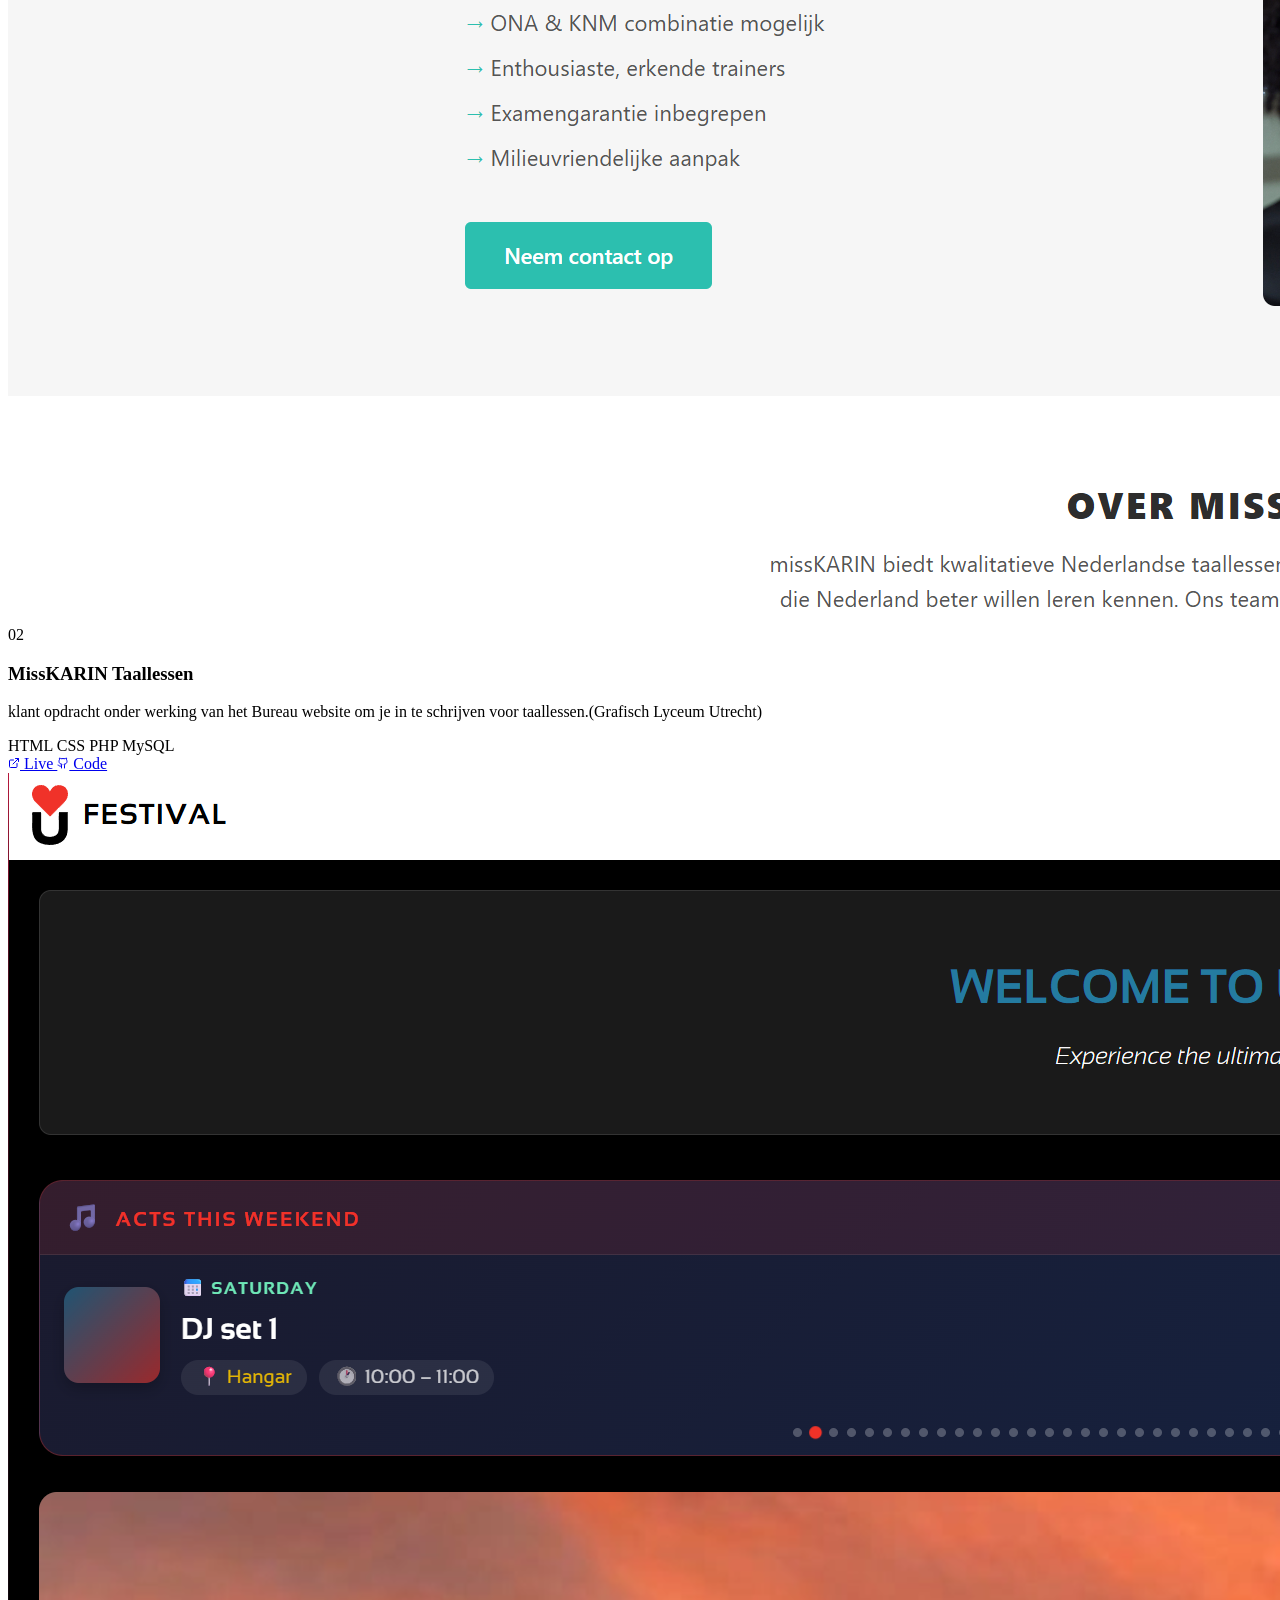
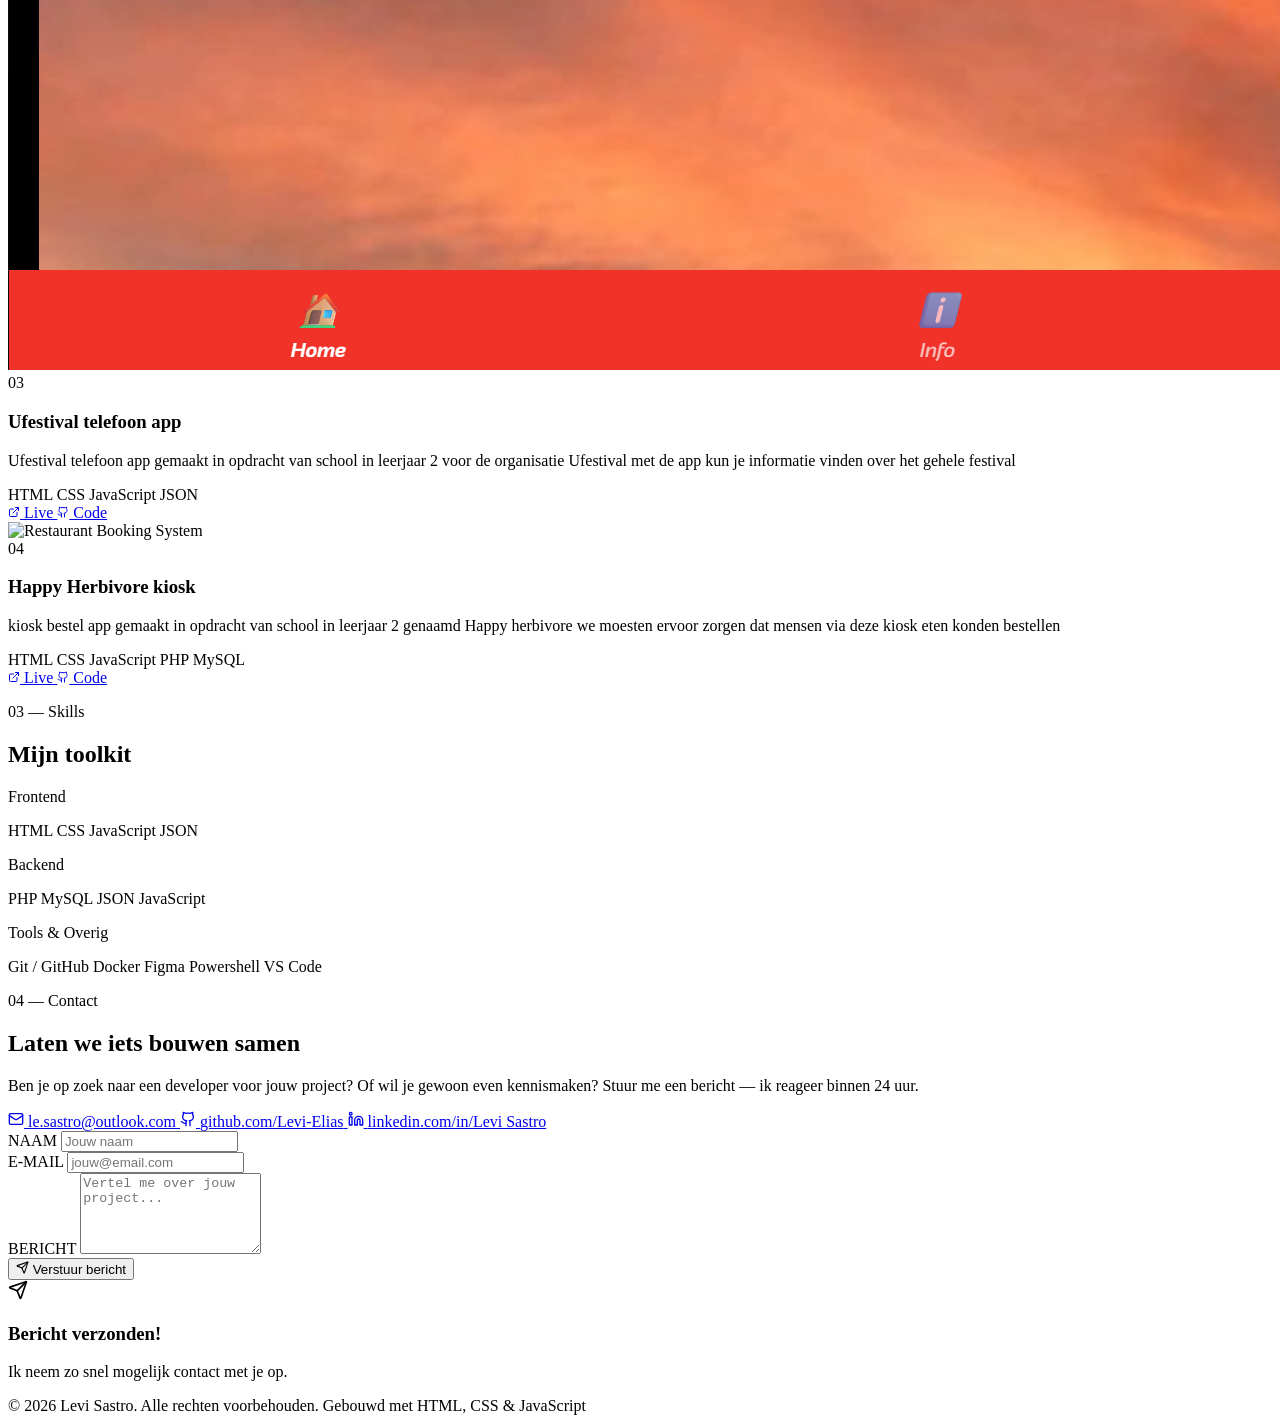
==== commit 3a2af2d9: "Fix folder name quote issue for render deployment" ====
--- a/index.html
+++ b/index.html
@@ -13,7 +13,7 @@
     href="https://fonts.googleapis.com/css2?family=Inter:wght@300;400;500;600;700&family=Sora:wght@600;700&family=Texturina:wght@900&display=swap"
     rel="stylesheet" />
   <link rel="stylesheet" href="assets/css/style.css" />
-  <link rel="icon" href="assets/foto's/logo.png" type="image/png" />
+  <link rel="icon" href="assets/fotos/logo.png" type="image/png" />
 </head>
 
 <body>
@@ -21,7 +21,7 @@
   <!-- ===== HEADER / NAV ===== -->
   <header class="header" id="header">
     <div class="header-inner">
-      <a class="logo" id="logo" href="#"><img src="assets/foto's/bglogo.png" alt="LS Logo" /></a>
+      <a class="logo" id="logo" href="#"><img src="assets/fotos/bglogo.png" alt="LS Logo" /></a>
       <nav class="nav-desktop" id="nav-desktop">
         <button onclick="smoothScroll('about')">OVER MIJ</button>
         <button onclick="smoothScroll('projects')">PROJECTEN</button>
@@ -76,9 +76,9 @@
         </div>
         <div class="hero-image anim-fade-up anim-delay-2">
           <div class="hero-collage">
-            <img src="assets/foto's/Ontwerp_zonder_titel-removebg-preview.png" class="hc-sub1" alt="Levi Sastro" />
-            <img src="assets/foto's/fotoL-removebg-preview.png" class="hc-main" alt="Levi Sastro" />
-            <img src="assets/foto's/Ontwerp_zonder_titel__1_-removebg-preview.png" class="hc-sub2" alt="Levi Sastro" />
+            <img src="assets/fotos/Ontwerp_zonder_titel-removebg-preview.png" class="hc-sub1" alt="Levi Sastro" />
+            <img src="assets/fotos/fotoL-removebg-preview.png" class="hc-main" alt="Levi Sastro" />
+            <img src="assets/fotos/Ontwerp_zonder_titel__1_-removebg-preview.png" class="hc-sub2" alt="Levi Sastro" />
           </div>
           <div class="hero-image-fade"></div>
         </div>
@@ -136,7 +136,7 @@
           <!-- Project 1 -->
           <div class="project-card reveal">
             <div class="project-image">
-              <img src="assets/foto's/FK.png" alt="FreshKicks" />
+              <img src="assets/fotos/FK.png" alt="FreshKicks" />
               <div class="project-image-overlay"></div>
               <span class="project-id">01</span>
             </div>
@@ -178,7 +178,7 @@
           <!-- Project 2 -->
           <div class="project-card reveal">
             <div class="project-image">
-              <img src="assets/foto's/MK.png" alt="Task Management App" />
+              <img src="assets/fotos/MK.png" alt="Task Management App" />
               <div class="project-image-overlay"></div>
               <span class="project-id">02</span>
             </div>
@@ -219,7 +219,7 @@
           <!-- Project 3 -->
           <div class="project-card reveal">
             <div class="project-image">
-              <img src="assets/foto's/ufes.png" alt="Portfolio Generator" />
+              <img src="assets/fotos/ufes.png" alt="Portfolio Generator" />
               <div class="project-image-overlay"></div>
               <span class="project-id">03</span>
             </div>
@@ -259,7 +259,7 @@
           <!-- Project 4 -->
           <div class="project-card reveal">
             <div class="project-image">
-              <img src="assets/foto's/HH.png" alt="Restaurant Booking System" />
+              <img src="assets/fotos/HH.png" alt="Restaurant Booking System" />
               <div class="project-image-overlay"></div>
               <span class="project-id">04</span>
             </div>
@@ -433,4 +433,4 @@
   <script src="script.js"></script>
 </body>
 
-</html>+</html>
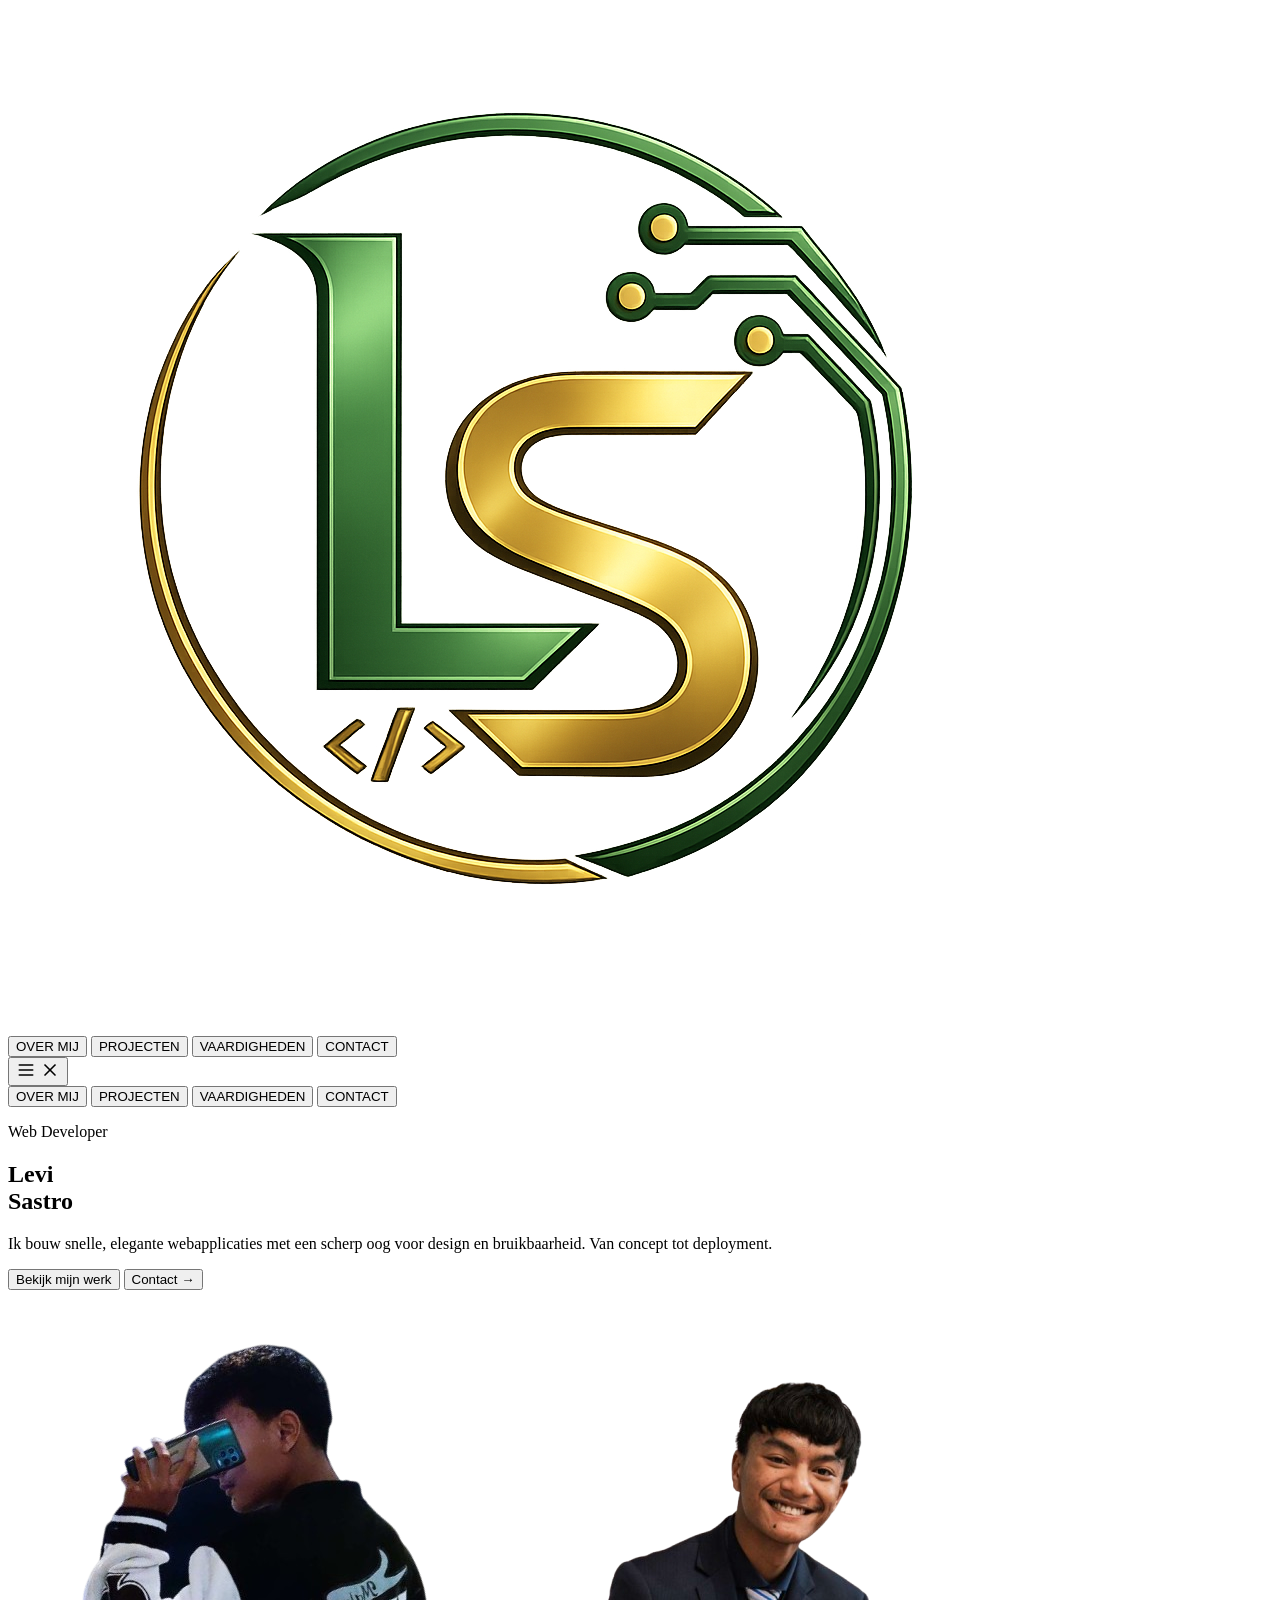
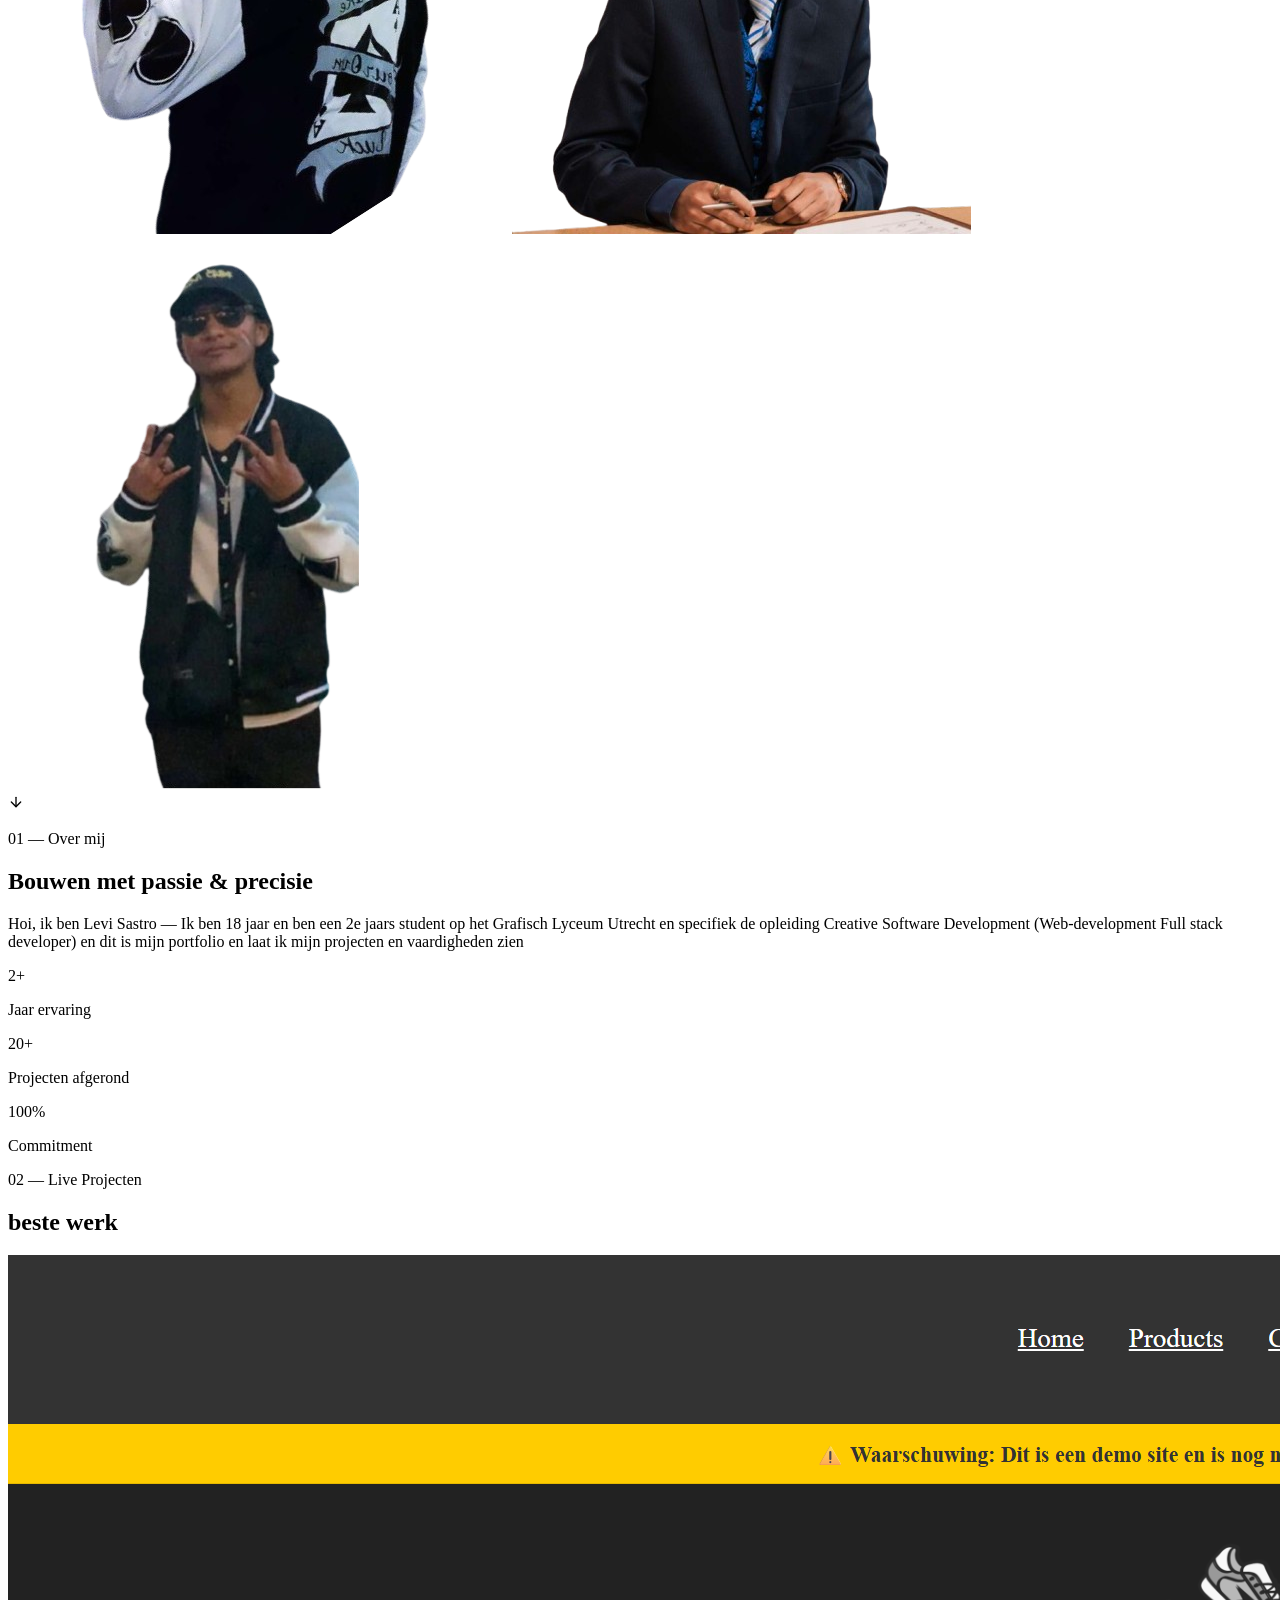
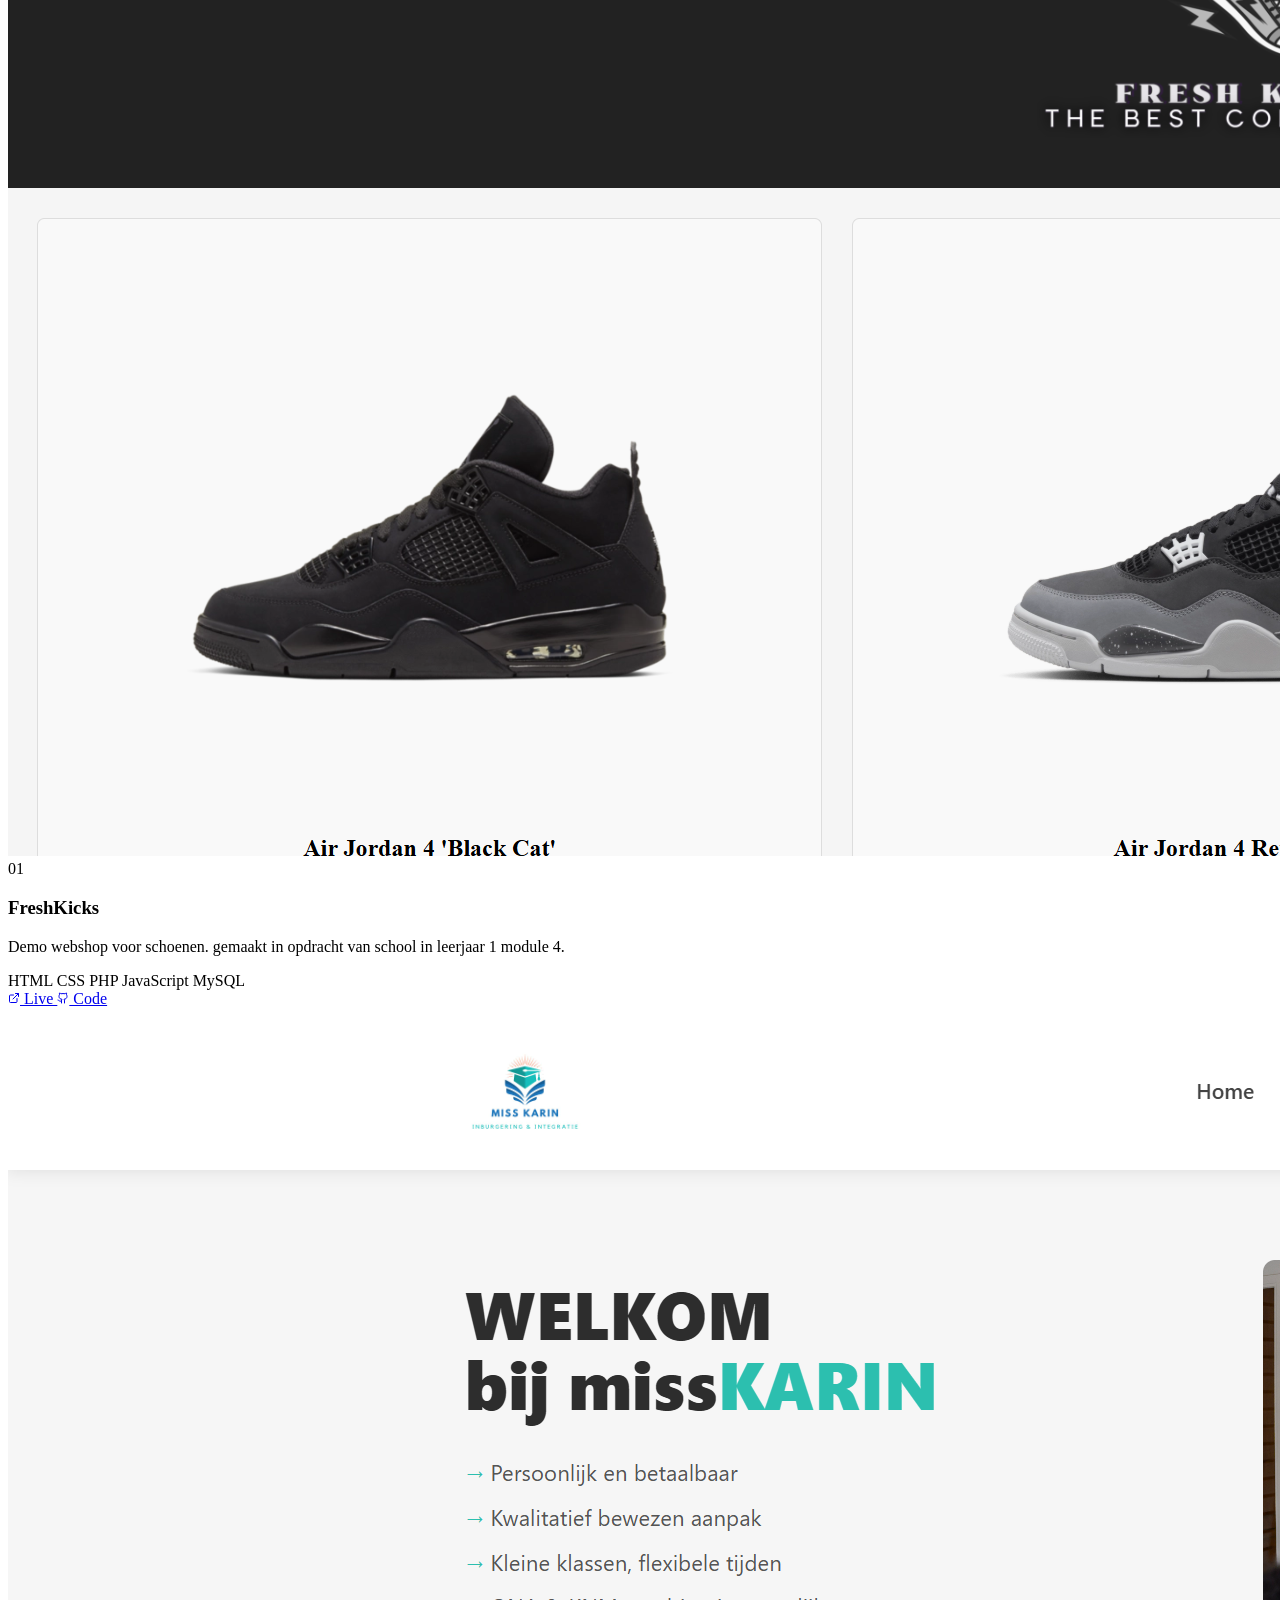
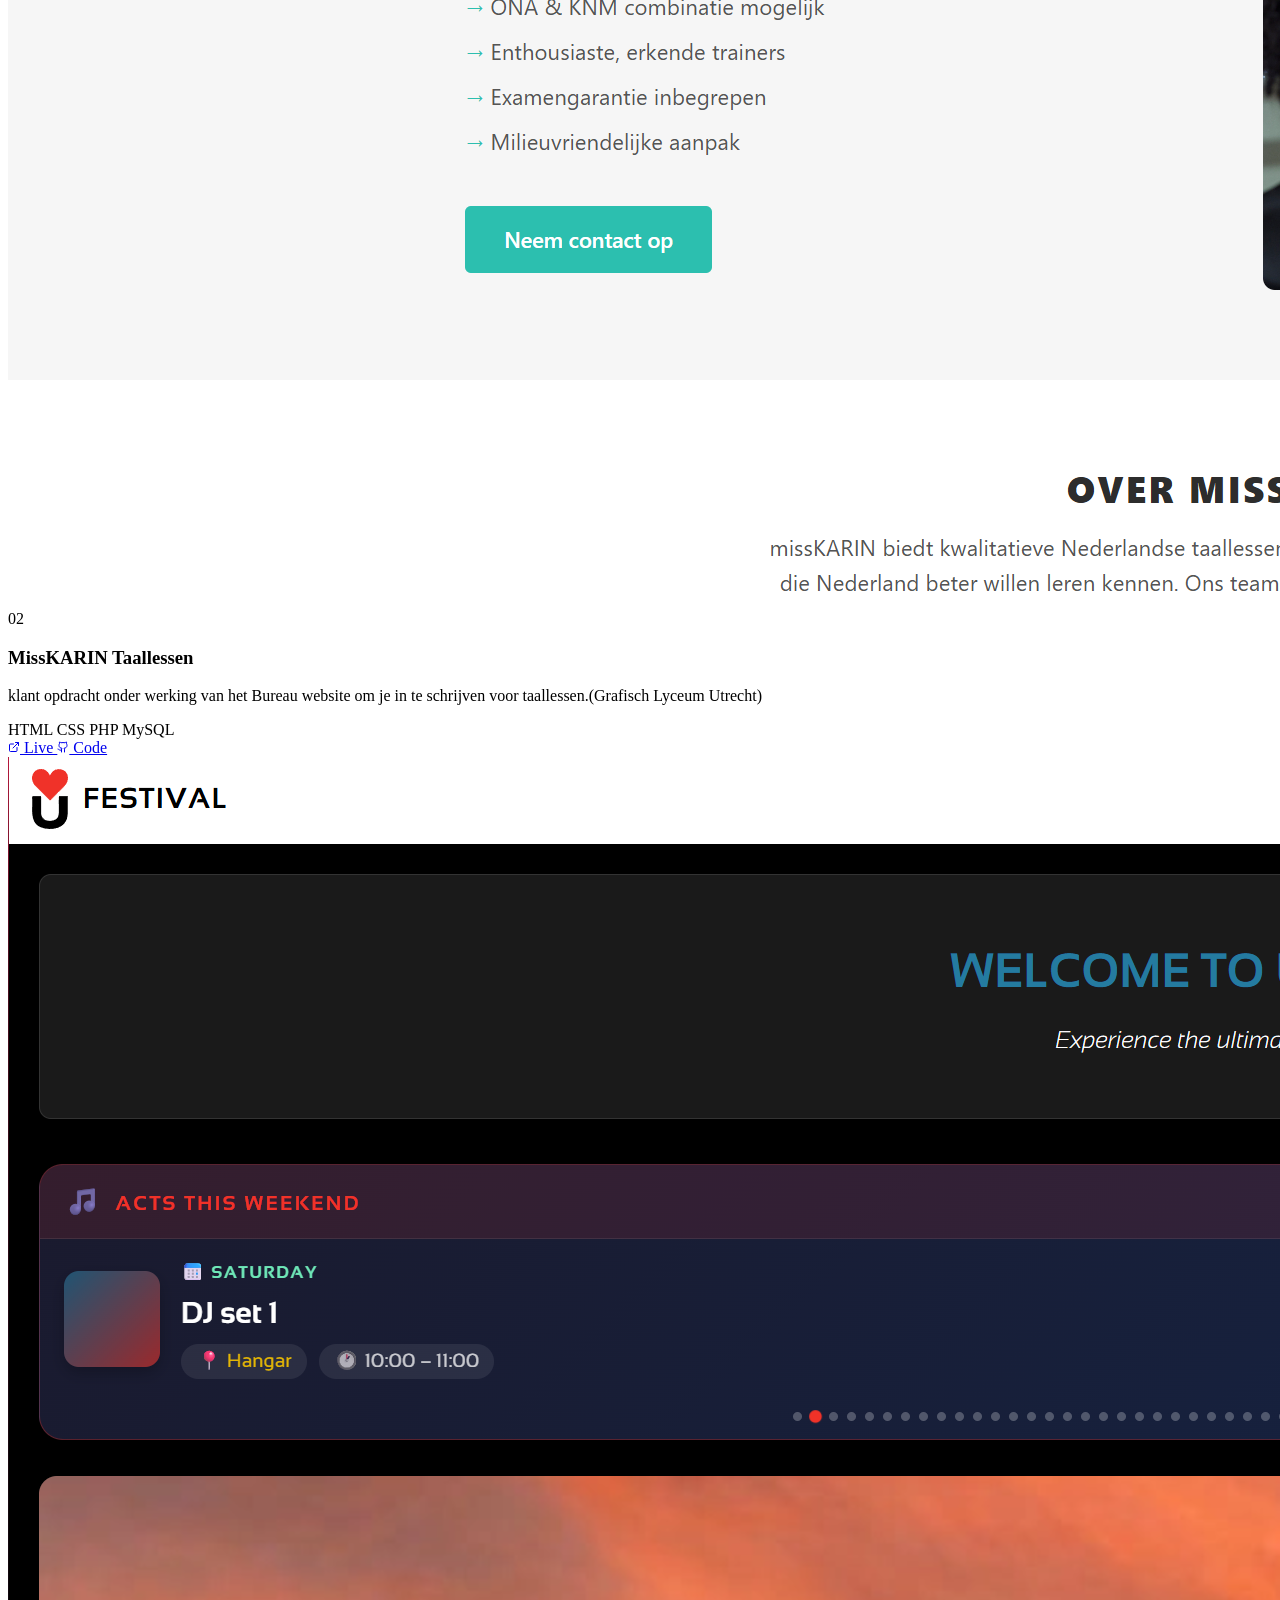
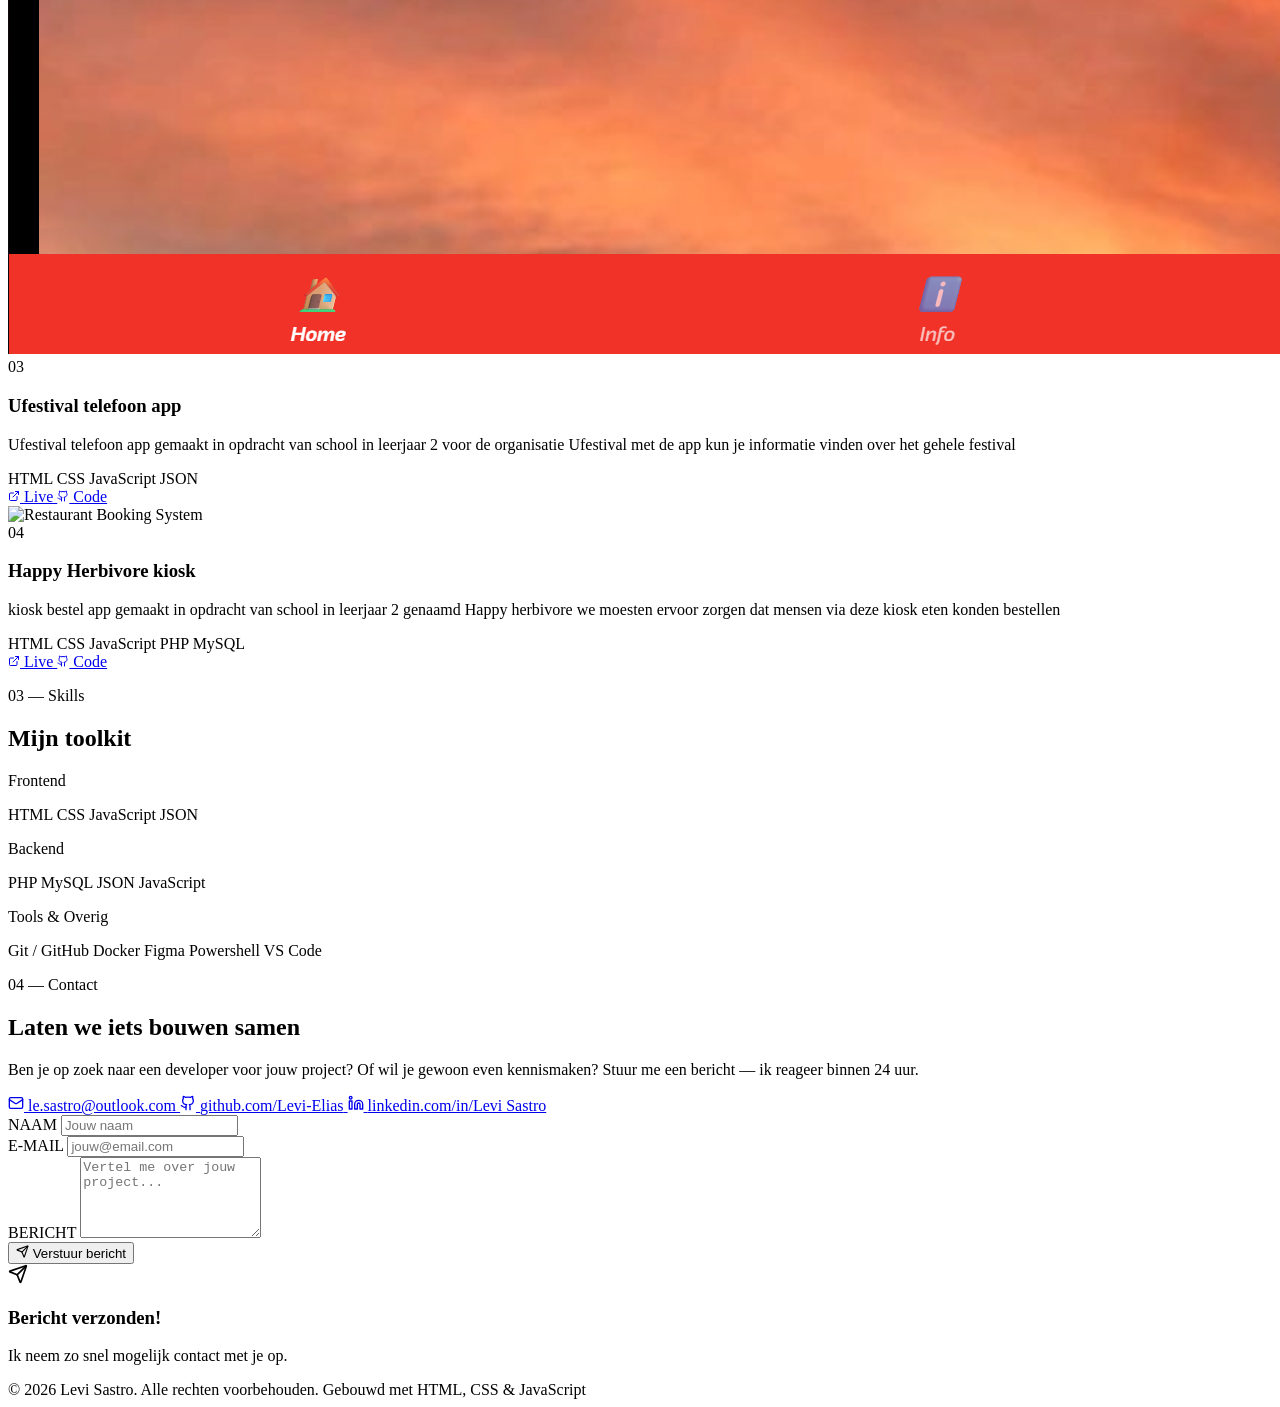
==== commit 17413c4b: "bio" ====
--- a/index.html
+++ b/index.html
@@ -102,10 +102,9 @@
           <p class="section-label">01 — Over mij</p>
           <h2 class="section-title">Bouwen met passie &amp; precisie</h2>
           <div class="about-body">
-            <p>Hoi, ik ben Levi Sastro — een web developer met een passie voor het bouwen van mooie, functionele
-              digitale ervaringen. Ik combineer technische kennis met een sterk gevoel voor design.</p>
-            <p>Ik houd van schone code, doorgedacht UX en projecten waarbij ik van idee tot werkend product mag gaan.
-              Zowel frontend als backend, van static sites tot complexe applicaties.</p>
+            <p>Hoi, ik ben Levi Sastro — Ik ben 18 jaar en ben een 2e jaars student op het Grafisch Lyceum Utrecht en
+              specifiek de opleiding Creative Software Development (Web-development Full stack developer) en dit is mijn
+              portfolio en laat ik mijn projecten en vaardigheden zien </p>
           </div>
           <div class="about-stats">
             <div class="stat">
@@ -300,6 +299,7 @@
           </div>
         </div>
       </div>
+      <!-- <a href="projects.html">Meer projecten</a> -->
     </section>
 
     <!-- ===== SKILLS ===== -->
@@ -359,7 +359,7 @@
               </svg>
               <span>le.sastro@outlook.com</span>
             </a>
-            <a href="https://github.com" class="contact-link" target="_blank" rel="noopener noreferrer">
+            <a href="https://github.com/Levi-Elias" class="contact-link" target="_blank" rel="noopener noreferrer">
               <svg xmlns="http://www.w3.org/2000/svg" width="16" height="16" viewBox="0 0 24 24" fill="none"
                 stroke="currentColor" stroke-width="2" stroke-linecap="round" stroke-linejoin="round">
                 <path
@@ -368,7 +368,8 @@
               </svg>
               <span>github.com/Levi-Elias</span>
             </a>
-            <a href="https://linkedin.com" class="contact-link" target="_blank" rel="noopener noreferrer">
+            <a href="https://www.linkedin.com/in/levi-sastro-022612417/" class="contact-link" target="_blank"
+              rel="noopener noreferrer">
               <svg xmlns="http://www.w3.org/2000/svg" width="16" height="16" viewBox="0 0 24 24" fill="none"
                 stroke="currentColor" stroke-width="2" stroke-linecap="round" stroke-linejoin="round">
                 <path d="M16 8a6 6 0 0 1 6 6v7h-4v-7a2 2 0 0 0-2-2 2 2 0 0 0-2 2v7h-4v-7a6 6 0 0 1 6-6z" />
@@ -433,4 +434,4 @@
   <script src="script.js"></script>
 </body>
 
-</html>
+</html>
